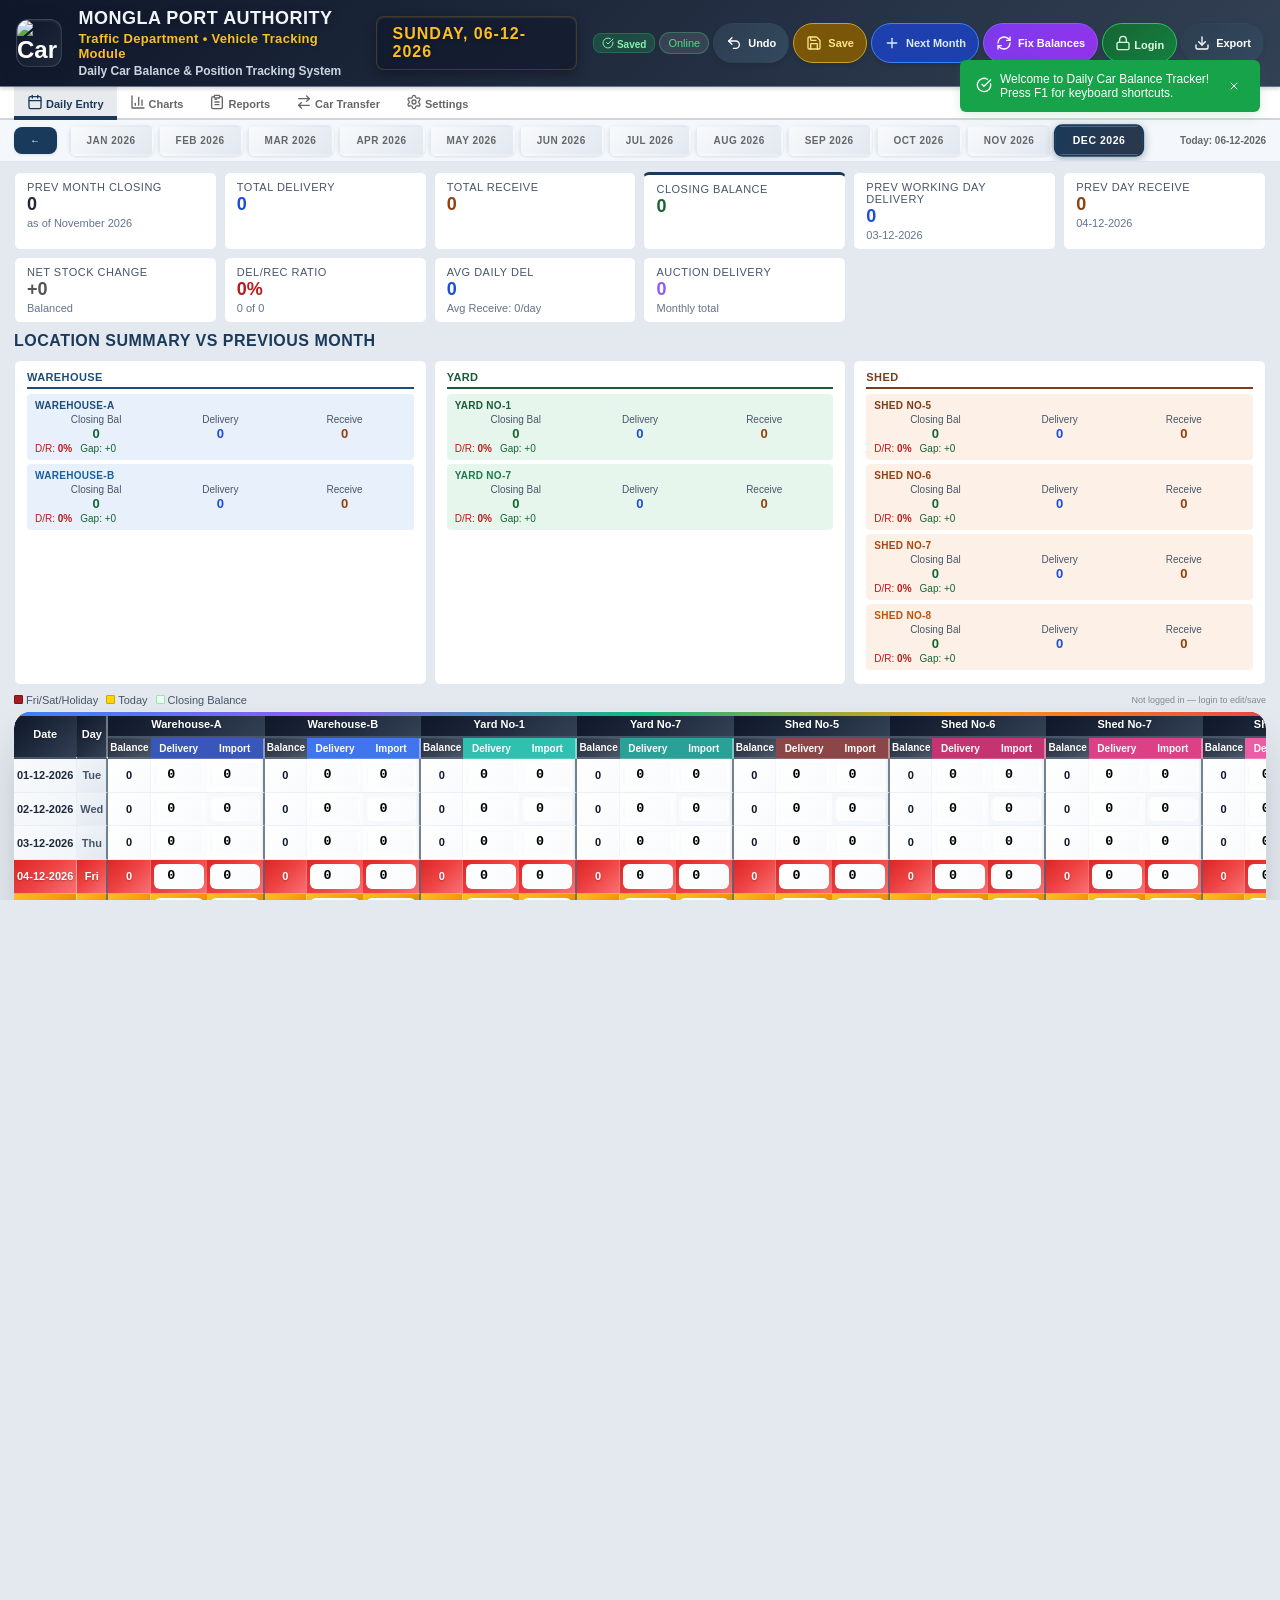
==== index.html @ 75cbe98f "feat(ui): replace emoji icons with self-hosted SVGs, add design tokens and a11y fixes Phase 1 of the" ====
<!doctype html>
<html lang="en">
  <head>
    <meta charset="UTF-8" />
    <meta name="viewport" content="width=device-width,initial-scale=1" />
    <meta
      http-equiv="Content-Security-Policy"
      content="default-src 'self'; script-src 'self' 'unsafe-inline' https://cdnjs.cloudflare.com https://cdn.jsdelivr.net; style-src 'self' 'unsafe-inline'; img-src 'self' data: blob:; font-src 'self' data:; connect-src 'self' https://carview-proxy.sasas.workers.dev; object-src 'none'; frame-ancestors 'none'; base-uri 'self'; form-action 'self'"
    />
    <meta http-equiv="X-Content-Type-Options" content="nosniff" />
    <meta http-equiv="Referrer-Policy" content="strict-origin-when-cross-origin" />
    <title>Daily Car Balance Tracker</title>
    <link
      rel="icon"
      type="image/svg+xml"
      href="data:image/svg+xml,%3Csvg xmlns='http://www.w3.org/2000/svg' viewBox='0 0 24 24' fill='%23166534'%3E%3Cpath d='M18.92 6.01C18.72 5.42 18.16 5 17.5 5h-11c-.66 0-1.21.42-1.42 1.01L3 12v8c0 .55.45 1 1 1h1c.55 0 1-.45 1-1v-1h12v1c0 .55.45 1 1 1h1c.55 0 1-.45 1-1v-8l-2.08-5.99zM6.5 16c-.83 0-1.5-.67-1.5-1.5S5.67 13 6.5 13s1.5.67 1.5 1.5S7.33 16 6.5 16zm11 0c-.83 0-1.5-.67-1.5-1.5s.67-1.5 1.5-1.5 1.5.67 1.5 1.5-.67 1.5-1.5 1.5zM5 11l1.5-4.5h11L19 11H5z'/%3E%3C/svg%3E"
    />
    <link rel="manifest" href="/manifest.json" />
    <meta name="theme-color" content="#1a3a5c" />
    <meta name="apple-mobile-web-app-capable" content="yes" />
    <meta
      name="apple-mobile-web-app-status-bar-style"
      content="black-translucent"
    />
    <meta name="apple-mobile-web-app-title" content="Car Balance" />
    <link
      rel="apple-touch-icon"
      href="data:image/svg+xml,%3Csvg xmlns='http://www.w3.org/2000/svg' viewBox='0 0 180 180' fill='%23166534'%3E%3Cpath d='M18.92 6.01C18.72 5.42 18.16 5 17.5 5h-11c-.66 0-1.21.42-1.42 1.01L3 12v8c0 .55.45 1 1 1h1c.55 0 1-.45 1-1v-1h12v1c0 .55.45 1 1 1h1c.55 0 1-.45 1-1v-8l-2.08-5.99zM6.5 16c-.83 0-1.5-.67-1.5-1.5S5.67 13 6.5 13s1.5.67 1.5 1.5S7.33 16 6.5 16zm11 0c-.83 0-1.5-.67-1.5-1.5s.67-1.5 1.5-1.5 1.5.67 1.5 1.5-.67 1.5-1.5 1.5zM5 11l1.5-4.5h11L19 11H5z'/%3E%3C/svg%3E"
    />

    <!-- External Libraries -->
    <script
      src="https://cdnjs.cloudflare.com/ajax/libs/xlsx/0.18.5/xlsx.full.min.js"
      integrity="sha384-vtjasyidUo0kW94K5MXDXntzOJpQgBKXmE7e2Ga4LG0skTTLeBi97eFAXsqewJjw"
      crossorigin="anonymous"
    ></script>
    <script
      src="https://cdn.jsdelivr.net/npm/chart.js@4.4.0/dist/chart.umd.min.js"
      integrity="sha384-e6nUZLBkQ86NJ6TVVKAeSaK8jWa3NhkYWZFomE39AvDbQWeie9PlQqM3pmYW5d1g"
      crossorigin="anonymous"
    ></script>

    <!-- App Stylesheet -->
    <link rel="stylesheet" href="src/styles.css" />
  </head>
  <body>
    <h1 class="sr-only">Mongla Port Authority — Daily Car Balance Tracker</h1>

    <!-- Loading Overlay -->
    <div class="loading-overlay" id="loading-overlay">
      <div class="loading-spinner"></div>
      <div class="loading-text">Loading...</div>
    </div>

    <!-- Progress Bar -->
    <div class="progress-bar" id="progress-bar"></div>

    <!-- TOPBAR -->
    <div class="topbar">
      <div style="display: flex; align-items: center; gap: 16px">
        <div
          style="
            background: linear-gradient(135deg, #0f172a 0%, #1e293b 100%);
            color: white;
            width: 48px;
            height: 48px;
            border-radius: 12px;
            display: flex;
            align-items: center;
            justify-content: center;
            font-size: 24px;
            font-weight: 800;
            box-shadow:
              0 4px 15px rgba(15, 23, 42, 0.5),
              inset 0 1px 2px rgba(255, 255, 255, 0.1);
            overflow: hidden;
            border: 1px solid rgba(255, 255, 255, 0.15);
          "
        >
          <img
            src="assets/car.png"
            alt="Car"
            style="
              width: 100%;
              height: 100%;
              object-fit: contain;
              object-position: center;
            "
          />
        </div>
        <div>
          <div
            class="t-brand"
            style="
              margin: 0;
              font-size: 18px;
              font-weight: 800;
              letter-spacing: 0.5px;
              color: #f1f5f9;
              text-shadow: 0 2px 8px rgba(0, 0, 0, 0.3);
            "
          >
            MONGLA PORT AUTHORITY
          </div>
          <div
            style="
              font-size: 13px;
              color: #fbbf24;
              font-weight: 700;
              margin-top: 2px;
              letter-spacing: 0.3px;
              text-shadow: 0 1px 4px rgba(0, 0, 0, 0.2);
            "
          >
            Traffic Department • Vehicle Tracking Module
          </div>
          <div
            style="
              font-size: 12px;
              color: #cbd5e1;
              margin-top: 3px;
              font-weight: 600;
            "
          >
            Daily Car Balance & Position Tracking System
          </div>
        </div>
      </div>
      <div
        class="t-sub"
        id="tsub"
        style="
          font-size: 16px;
          font-weight: 700;
          letter-spacing: 1px;
          color: #fbbf24;
          text-shadow: 0 1px 4px rgba(0, 0, 0, 0.3);
          text-transform: uppercase;
          margin: 0 16px;
          display: flex;
          align-items: center;
          min-width: 200px;
          padding: 8px 16px;
          border-radius: 8px;
          box-shadow:
            0 4px 12px rgba(0, 0, 0, 0.3),
            inset 0 1px 2px rgba(255, 255, 255, 0.1);
          border-left: 4px solid #fbbf24;
          background-color: rgba(15, 23, 42, 0.6);
          border: 1px solid rgba(251, 191, 36, 0.2);
        "
      >Loading...</div>
      <div class="t-right">
        <span class="sv ok" id="sv-badge"><span data-icon="check-circle" data-icon-size="12"></span> Saved</span>
        <span id="conn-status" style="font-size:11px;color:#94a3b8;padding:4px 8px;border-radius:12px;background:rgba(255,255,255,0.1);border:1px solid rgba(255,255,255,0.2);">Checking connection...</span>
        <button
          class="tbtn"
          id="undo-button"
          onclick="undoLast()"
          title="Undo Last Action"
          aria-label="Undo Last Action"
        >
          <span data-icon="undo"></span> Undo
        </button>
        <button
          class="tbtn gold"
          id="save-button"
          onclick="doSave()"
          title="Save Current Data"
          aria-label="Save Current Data"
        >
          <span data-icon="save"></span> Save
        </button>
        <button
          class="tbtn blue"
          id="next-month-button"
          onclick="generateNextMonths()"
          title="Generate Next Months"
          aria-label="Generate Next Month"
        >
          <span data-icon="plus"></span> Next Month
        </button>
        <button
          class="tbtn purple"
          id="fix-button"
          onclick="fixMonthTransitions()"
          title="Fix Month Transitions"
          aria-label="Fix Month Transitions"
        >
          <span data-icon="refresh-cw"></span> Fix Balances
        </button>
        <button
          class="tbtn green"
          id="login-btn"
          onclick="showLoginForm()"
          title="Login"
          aria-label="Login"
        >
          <span data-icon="lock"></span> Login
        </button>
        <button
          class="tbtn red"
          id="logout-btn"
          onclick="logout()"
          style="display: none"
          title="Logout"
          aria-label="Logout"
        >
          <span data-icon="log-out"></span> Logout
        </button>
        <button
          class="tbtn"
          onclick="document.getElementById('ov-export').classList.add('on')"
          title="Export Data"
          aria-label="Export Data"
        >
          <span data-icon="download"></span> Export
        </button>
      </div>
    </div>

    <!-- NAV -->
    <div class="nav" role="tablist" aria-label="Main navigation">
      <div class="ntab on" onclick="showPage('daily', this)" role="tab" aria-selected="true" aria-controls="page-daily" id="tab-daily" tabindex="0">
        <span data-icon="calendar"></span> Daily Entry
      </div>
      <div class="ntab" onclick="showPage('chart', this)" role="tab" aria-selected="false" aria-controls="page-chart" id="tab-chart" tabindex="0"><span data-icon="bar-chart-3"></span> Charts</div>
      <div class="ntab" onclick="showPage('report', this)" role="tab" aria-selected="false" aria-controls="page-report" id="tab-report" tabindex="0">
        <span data-icon="clipboard-list"></span> Reports
      </div>
      <div class="ntab" onclick="showPage('transfer', this)" role="tab" aria-selected="false" aria-controls="page-transfer" id="tab-transfer" tabindex="0">
        <span data-icon="arrow-left-right"></span> Car Transfer
      </div>
      <div class="ntab" onclick="showPage('settings', this)" role="tab" aria-selected="false" aria-controls="page-settings" id="tab-settings" tabindex="0">
        <span data-icon="settings"></span> Settings
      </div>
    </div>

    <!-- MONTH BAR -->
    <div class="mbar">
      <div
        id="mbar"
        style="display: flex; gap: 4px; flex-wrap: wrap; align-items: center"
      ></div>
      <span
        style="
          margin-left: auto;
          font-size: 10px;
          color: #666;
          font-weight: 600;
        "
        id="today-lbl"
      ></span>
    </div>

    <!-- DAILY PAGE -->
    <div class="page on" id="page-daily">
      <div class="cards-row" id="sum-cards"></div>
      <div
        class="location-summary-header"
        style="
          font-size: 16px;
          font-weight: 700;
          color: #1a3a5c;
          margin-bottom: 5px;
          text-transform: uppercase;
          letter-spacing: 0.5px;
          border-bottom: 2px solid #e2e8f0;
          padding-bottom: 3px;
        "
      >
        Location Summary vs Previous Month
      </div>
      <div class="grp3" id="grp-cards"></div>
      <div class="legend">
        <div class="leg">
          <div
            class="lbox"
            style="background: #a61d1d; border: 1px solid #7f1515"
          ></div>
          Fri/Sat/Holiday
        </div>
        <div class="leg">
          <div
            class="lbox"
            style="background: #ffd700; border: 1px solid #ccaa00"
          ></div>
          Today
        </div>
        <div class="leg">
          <div
            class="lbox"
            style="background: #f0fdf4; border: 1px solid #86efac"
          ></div>
          Closing Balance
        </div>
        <span
          style="margin-left: auto; font-size: 9px; color: #888"
          id="lock-info"
        ></span>
      </div>
      <div class="tbl-wrap">
        <div class="tbl-scroll" id="tbl-scroll">
          <table class="dt" id="main-tbl">
            <colgroup>
              <col class="cd" />
              <col class="cdy" />
              <col class="cb" />
              <col class="cdel" />
              <col class="ci" />
              <col class="cb" />
              <col class="cdel" />
              <col class="ci" />
              <col class="cb" />
              <col class="cdel" />
              <col class="ci" />
              <col class="cb" />
              <col class="cdel" />
              <col class="ci" />
              <col class="cb" />
              <col class="cdel" />
              <col class="ci" />
              <col class="cb" />
              <col class="cdel" />
              <col class="ci" />
              <col class="cb" />
              <col class="cdel" />
              <col class="ci" />
              <col class="cb" />
              <col class="cdel" />
              <col class="ci" />
              <col class="ctd" />
              <col class="cav" />
              <col class="ccb" />
              <col class="cti" />
              <col class="crn" />
            </colgroup>
          </table>
        </div>
      </div>
    </div>

    <!-- CHART PAGE -->
    <div class="page" id="page-chart">
      <div style="max-width:1400px;margin:0 auto;padding:0 4px">
        <!-- Header -->
        <div style="display:flex;align-items:center;gap:12px;margin-bottom:16px;flex-wrap:wrap">
          <h2 style="font-size:18px;font-weight:700;color:#1a3a5c;margin:0">Analytics Dashboard</h2>
          <span style="font-size:11px;color:#64748b" id="chart-period-lbl"></span>
        </div>

        <!-- KPI Row -->
        <div class="cards-row" id="chart-quick-stats" style="margin-bottom:16px"></div>

        <!-- Section 1: Current Month Daily Analysis -->
        <div style="margin-bottom:16px">
          <div style="display:flex;align-items:center;gap:8px;margin-bottom:8px">
            <span style="width:4px;height:20px;background:#3b82f6;border-radius:2px"></span>
            <span style="font-size:14px;font-weight:700;color:#1f2937">Current Month — Daily Analysis</span>
          </div>
          <div class="ch-grid-2">
            <div class="ch-card">
              <div class="ch-ttl"><span data-icon="arrow-down"></span><span>Receive vs Delivery by Day</span></div>
              <canvas id="c-cm-di" height="120"></canvas>
            </div>
            <div class="ch-card">
              <div class="ch-ttl"><span data-icon="bar-chart-3"></span><span>Daily Closing Balance</span></div>
              <canvas id="c-cm-bal" height="120"></canvas>
            </div>
          </div>
        </div>

        <!-- Section 2: Month Comparison -->
        <div style="margin-bottom:16px">
          <div style="display:flex;align-items:center;gap:8px;margin-bottom:8px">
            <span style="width:4px;height:20px;background:#10b981;border-radius:2px"></span>
            <span style="font-size:14px;font-weight:700;color:#1f2937">Month Comparison — Current vs Previous vs Last Year Same Month</span>
          </div>
          <div class="ch-full">
            <canvas id="c-cmp" height="100"></canvas>
          </div>
        </div>

        <!-- Section 3: Location Performance -->
        <div style="margin-bottom:16px">
          <div style="display:flex;align-items:center;gap:8px;margin-bottom:8px">
            <span style="width:4px;height:20px;background:#8b5cf6;border-radius:2px"></span>
            <span style="font-size:14px;font-weight:700;color:#1f2937">Location-Wise Performance</span>
          </div>
          <div class="ch-grid-uneven">
            <div class="ch-card">
              <div class="ch-ttl"><span data-icon="factory"></span><span>Closing Balance by Location</span></div>
              <canvas id="c-loc" height="120"></canvas>
            </div>
            <div class="ch-card">
              <div class="ch-ttl"><span data-icon="clipboard"></span><span>Location Summary</span></div>
              <div id="loc-summary-table"></div>
            </div>
          </div>
        </div>

        <!-- Section 4: Receive / Delivery Breakdown -->
        <div style="margin-bottom:16px">
          <div style="display:flex;align-items:center;gap:8px;margin-bottom:8px">
            <span style="width:4px;height:20px;background:#f59e0b;border-radius:2px"></span>
            <span style="font-size:14px;font-weight:700;color:#1f2937">Receive & Delivery Breakdown by Location</span>
          </div>
          <div class="ch-card">
            <div class="ch-ttl"><span data-icon="arrow-up-down"></span><span>Delivery vs Receive per Location</span></div>
            <canvas id="c-loc-di" height="120"></canvas>
          </div>
        </div>

        <!-- Section 5: Monthly Trend & Net Flow -->
        <div style="margin-bottom:16px">
          <div style="display:flex;align-items:center;gap:8px;margin-bottom:8px">
            <span style="width:4px;height:20px;background:#ef4444;border-radius:2px"></span>
            <span style="font-size:14px;font-weight:700;color:#1f2937">Monthly Trend & Net Flow</span>
          </div>
          <div class="ch-grid-trend">
            <div class="ch-card">
              <div class="ch-ttl"><span data-icon="trending-up"></span><span>Balance Trend (All Months)</span></div>
              <canvas id="c-trend" height="100"></canvas>
            </div>
            <div class="ch-card">
              <div class="ch-ttl"><span data-icon="shuffle"></span><span>Net Flow per Month</span></div>
              <canvas id="c-net" height="100"></canvas>
            </div>
          </div>
        </div>
      </div>
    </div>

    <!-- REPORT PAGE -->
    <div class="page" id="page-report">
      <div style="max-width:1400px;margin:0 auto;padding:0 4px">
        <!-- Header -->
        <div style="display:flex;align-items:center;justify-content:space-between;margin-bottom:12px;gap:12px;flex-wrap:wrap">
          <h2 style="font-size:18px;font-weight:700;color:#1a3a5c;margin:0">Analytics Report</h2>
        </div>

        <!-- Filter Panel -->
        <div class="rpt-filter-panel">
          <div class="rpt-filter-header">
            <span>Filters</span>
            <span id="rpt-filter-badge" class="rpt-filter-badge">This Month</span>
          </div>
          <div class="rpt-filter-row">
            <span class="rpt-filter-lbl">Preset</span>
            <div class="rpt-preset-group">
              <button class="rpt-preset active" data-preset="this-month" onclick="applyReportPreset('this-month')">This Month</button>
              <button class="rpt-preset" data-preset="last-month" onclick="applyReportPreset('last-month')">Last Month</button>
              <button class="rpt-preset" data-preset="3m" onclick="applyReportPreset('3m')">3 Months</button>
              <button class="rpt-preset" data-preset="6m" onclick="applyReportPreset('6m')">6 Months</button>
              <button class="rpt-preset" data-preset="ytd" onclick="applyReportPreset('ytd')">YTD</button>
              <button class="rpt-preset" data-preset="12m" onclick="applyReportPreset('12m')">12 Months</button>
              <button class="rpt-preset" data-preset="all" onclick="applyReportPreset('all')">All</button>
            </div>
          </div>
          <div class="rpt-filter-row">
            <span class="rpt-filter-lbl">Compare</span>
            <div class="rpt-compare-group">
              <label class="rpt-radio-lbl"><input type="radio" name="rpt-cmp" value="prev-period" checked onchange="reportFilter.compare=this.value;renderReport()"> Previous Period</label>
              <label class="rpt-radio-lbl"><input type="radio" name="rpt-cmp" value="prev-year" onchange="reportFilter.compare=this.value;renderReport()"> Previous Year</label>
              <label class="rpt-radio-lbl"><input type="radio" name="rpt-cmp" value="none" onchange="reportFilter.compare=this.value;renderReport()"> None</label>
            </div>
          </div>
          <div class="rpt-filter-row">
            <span class="rpt-filter-lbl">Custom Range</span>
            <div style="display:flex;gap:8px;align-items:center;flex-wrap:wrap">
              <select id="rpt-from-sel" onchange="onCustomRangeChange()" style="padding:6px 10px;border:1px solid #d1d5db;border-radius:6px;font-size:12px;background:#fff;cursor:pointer"></select>
              <span style="color:#9ca3af;font-size:11px">→</span>
              <select id="rpt-to-sel" onchange="onCustomRangeChange()" style="padding:6px 10px;border:1px solid #d1d5db;border-radius:6px;font-size:12px;background:#fff;cursor:pointer"></select>
            </div>
          </div>
        </div>

        <!-- Collapsible Sections -->
        <div class="rpt-sec" id="rpt-sec-executive">
          <div class="rpt-sec-hdr" onclick="toggleRptSection('rpt-sec-executive')">
            <div class="rpt-sec-hdr-l"><span data-icon="clipboard-list"></span> Executive Summary</div>
            <div class="rpt-sec-hdr-r"><span class="rpt-sec-arrow">▾</span></div>
          </div>
          <div class="rpt-sec-body" id="rpt-executive"></div>
        </div>

        <div class="rpt-sec collapsed" id="rpt-sec-monthly">
          <div class="rpt-sec-hdr" onclick="toggleRptSection('rpt-sec-monthly')">
            <div class="rpt-sec-hdr-l"><span data-icon="calendar"></span> Monthly Trend Analysis</div>
            <div class="rpt-sec-hdr-r"><span class="rpt-sec-arrow">▾</span></div>
          </div>
          <div class="rpt-sec-body" id="rpt-monthly"></div>
        </div>

        <div class="rpt-sec collapsed" id="rpt-sec-location">
          <div class="rpt-sec-hdr" onclick="toggleRptSection('rpt-sec-location')">
            <div class="rpt-sec-hdr-l"><span data-icon="factory"></span> Location Performance</div>
            <div class="rpt-sec-hdr-r"><span class="rpt-sec-arrow">▾</span></div>
          </div>
          <div class="rpt-sec-body" id="rpt-location"></div>
        </div>

        <div class="rpt-sec collapsed" id="rpt-sec-loccompare">
          <div class="rpt-sec-hdr" onclick="toggleRptSection('rpt-sec-loccompare')">
            <div class="rpt-sec-hdr-l"><span data-icon="bar-chart-3"></span> Location vs Previous Month</div>
            <div class="rpt-sec-hdr-r"><span class="rpt-sec-arrow">▾</span></div>
          </div>
          <div class="rpt-sec-body" id="rpt-loccompare"></div>
        </div>

        <div class="rpt-sec collapsed" id="rpt-sec-group">
          <div class="rpt-sec-hdr" onclick="toggleRptSection('rpt-sec-group')">
            <div class="rpt-sec-hdr-l"><span data-icon="building-2"></span> Group Performance (Warehouse / Yard / Shed)</div>
            <div class="rpt-sec-hdr-r"><span class="rpt-sec-arrow">▾</span></div>
          </div>
          <div class="rpt-sec-body" id="rpt-group"></div>
        </div>

        <div class="rpt-sec collapsed" id="rpt-sec-ranking">
          <div class="rpt-sec-hdr" onclick="toggleRptSection('rpt-sec-ranking')">
            <div class="rpt-sec-hdr-l"><span data-icon="trophy"></span> Location Efficiency Ranking</div>
            <div class="rpt-sec-hdr-r"><span class="rpt-sec-arrow">▾</span></div>
          </div>
          <div class="rpt-sec-body" id="rpt-ranking"></div>
        </div>

        <div class="rpt-sec collapsed" id="rpt-sec-daily-log">
          <div class="rpt-sec-hdr" onclick="toggleRptSection('rpt-sec-daily-log')">
            <div class="rpt-sec-hdr-l"><span data-icon="clipboard-list"></span> Daily Operations Log</div>
            <div class="rpt-sec-hdr-r"><span class="rpt-sec-arrow">▾</span></div>
          </div>
          <div class="rpt-sec-body" id="rpt-daily-log"></div>
        </div>

        <div class="rpt-sec collapsed" id="rpt-sec-peak">
          <div class="rpt-sec-hdr" onclick="toggleRptSection('rpt-sec-peak')">
            <div class="rpt-sec-hdr-l"><span data-icon="flame"></span> Peak Activity Days</div>
            <div class="rpt-sec-hdr-r"><span class="rpt-sec-arrow">▾</span></div>
          </div>
          <div class="rpt-sec-body" id="rpt-peak"></div>
        </div>

        <div class="rpt-sec collapsed" id="rpt-sec-flow">
          <div class="rpt-sec-hdr" onclick="toggleRptSection('rpt-sec-flow')">
            <div class="rpt-sec-hdr-l"><span data-icon="droplet"></span> Monthly Balance Flow</div>
            <div class="rpt-sec-hdr-r"><span class="rpt-sec-arrow">▾</span></div>
          </div>
          <div class="rpt-sec-body" id="rpt-flow"></div>
        </div>

        <div class="rpt-sec collapsed" id="rpt-sec-dow">
          <div class="rpt-sec-hdr" onclick="toggleRptSection('rpt-sec-dow')">
            <div class="rpt-sec-hdr-l"><span data-icon="calendar-days"></span> Day-of-Week Activity Patterns</div>
            <div class="rpt-sec-hdr-r"><span class="rpt-sec-arrow">▾</span></div>
          </div>
          <div class="rpt-sec-body" id="rpt-dow"></div>
        </div>

        <div class="rpt-sec collapsed" id="rpt-sec-transfers">
          <div class="rpt-sec-hdr" onclick="toggleRptSection('rpt-sec-transfers')">
            <div class="rpt-sec-hdr-l"><span data-icon="refresh-cw"></span> Car Transfer History</div>
            <div class="rpt-sec-hdr-r"><span class="rpt-sec-arrow">▾</span></div>
          </div>
          <div class="rpt-sec-body" id="rpt-transfers"></div>
        </div>

        <div class="rpt-sec collapsed" id="rpt-sec-yoy">
          <div class="rpt-sec-hdr" onclick="toggleRptSection('rpt-sec-yoy')">
            <div class="rpt-sec-hdr-l"><span data-icon="trending-up"></span> Year-over-Year Comparison</div>
            <div class="rpt-sec-hdr-r"><span class="rpt-sec-arrow">▾</span></div>
          </div>
          <div class="rpt-sec-body" id="rpt-yoy"></div>
        </div>

        <!-- Auction Report -->
        <div class="rpt-sec collapsed" id="rpt-sec-auction">
          <div class="rpt-sec-hdr" onclick="toggleRptSection('rpt-sec-auction')">
            <div class="rpt-sec-hdr-l"><span data-icon="car"></span> Auction Delivery Report</div>
            <div class="rpt-sec-hdr-r"><span class="rpt-sec-arrow">▾</span></div>
          </div>
          <div class="rpt-sec-body auc-outer" id="rpt-auction" style="padding:0"></div>
        </div>
      </div>
    </div>

    <!-- CAR TRANSFER PAGE -->
    <div class="page" id="page-transfer">
      <!-- Rendered dynamically by renderTransferPage() -->
    </div>

    <!-- SETTINGS PAGE -->
    <div class="page" id="page-settings">
      <div style="max-width: 700px; margin: 0 auto">
        <!-- Calendar Settings -->
        <div class="rpt-sec">
          <div class="rpt-hdr"><span data-icon="calendar"></span> Calendar Settings</div>
          <div style="padding: 15px">
            <div style="margin-bottom: 12px">
              <div
                style="
                  font-size: 12px;
                  font-weight: 600;
                  color: #1a3a5c;
                  margin-bottom: 8px;
                "
              >
                Timezone
              </div>
              <select
                id="tz-select"
                onchange="
                  sett.tz = this.value;
                  setDirty(true);
                  saveSett();
                  renderTable();
                "
                style="
                  padding: 8px 12px;
                  font-size: 12px;
                  border-radius: 6px;
                  border: 1px solid #d1d5db;
                  width: 100%;
                  max-width: 350px;
                "
              >
                <!-- Asia -->
                <optgroup label="🌏 Asia">
                  <option value="Asia/Dhaka">🇧🇩 Bangladesh (GMT+6)</option>
                  <option value="Asia/Kolkata">🇮🇳 India (GMT+5:30)</option>
                  <option value="Asia/Karachi">🇵🇰 Pakistan (GMT+5)</option>
                  <option value="Asia/Kabul">🇦🇫 Afghanistan (GMT+4:30)</option>
                  <option value="Asia/Kuala_Lumpur">🇲🇾 Malaysia (GMT+8)</option>
                  <option value="Asia/Singapore">🇸🇬 Singapore (GMT+8)</option>
                  <option value="Asia/Bangkok">🇹🇭 Thailand (GMT+7)</option>
                  <option value="Asia/Jakarta">🇮🇩 Indonesia (GMT+7)</option>
                  <option value="Asia/Manila">🇵🇭 Philippines (GMT+8)</option>
                  <option value="Asia/Tokyo">🇯🇵 Japan (GMT+9)</option>
                  <option value="Asia/Seoul">🇰🇷 South Korea (GMT+9)</option>
                  <option value="Asia/Shanghai">🇨🇳 China (GMT+8)</option>
                  <option value="Asia/Hong_Kong">🇭🇰 Hong Kong (GMT+8)</option>
                  <option value="Asia/Dubai">🇦🇪 UAE (GMT+4)</option>
                  <option value="Asia/Riyadh">🇸🇦 Saudi Arabia (GMT+3)</option>
                </optgroup>

                <!-- Europe -->
                <optgroup label="🌍 Europe">
                  <option value="Europe/London">🇬🇧 UK (GMT+0)</option>
                  <option value="Europe/Paris">🇫🇷 France (GMT+1)</option>
                  <option value="Europe/Berlin">🇩🇪 Germany (GMT+1)</option>
                  <option value="Europe/Rome">🇮🇹 Italy (GMT+1)</option>
                  <option value="Europe/Madrid">🇪🇸 Spain (GMT+1)</option>
                  <option value="Europe/Amsterdam">
                    🇳🇱 Netherlands (GMT+1)
                  </option>
                  <option value="Europe/Moscow">🇷🇺 Russia (GMT+3)</option>
                </optgroup>

                <!-- Americas -->
                <optgroup label="🌎 Americas">
                  <option value="America/New_York">
                    🇺🇸 USA Eastern (GMT-5)
                  </option>
                  <option value="America/Chicago">
                    🇺🇸 USA Central (GMT-6)
                  </option>
                  <option value="America/Denver">
                    🇺🇸 USA Mountain (GMT-7)
                  </option>
                  <option value="America/Los_Angeles">
                    🇺🇸 USA Pacific (GMT-8)
                  </option>
                  <option value="America/Toronto">
                    🇨🇦 Canada Eastern (GMT-5)
                  </option>
                  <option value="America/Vancouver">
                    🇨🇦 Canada Pacific (GMT-8)
                  </option>
                  <option value="America/Mexico_City">🇲🇽 Mexico (GMT-6)</option>
                  <option value="America/Sao_Paulo">🇧🇷 Brazil (GMT-3)</option>
                  <option value="America/Buenos_Aires">
                    🇦🇷 Argentina (GMT-3)
                  </option>
                </optgroup>

                <!-- Africa -->
                <optgroup label="🌍 Africa">
                  <option value="Africa/Cairo">🇪🇬 Egypt (GMT+2)</option>
                  <option value="Africa/Lagos">🇳🇬 Nigeria (GMT+1)</option>
                  <option value="Africa/Johannesburg">
                    🇿🇦 South Africa (GMT+2)
                  </option>
                  <option value="Africa/Nairobi">🇰🇪 Kenya (GMT+3)</option>
                </optgroup>

                <!-- Oceania -->
                <optgroup label="🌏 Oceania">
                  <option value="Australia/Sydney">
                    🇦🇺 Australia Eastern (GMT+10)
                  </option>
                  <option value="Australia/Melbourne">
                    🇦🇺 Australia Melbourne (GMT+10)
                  </option>
                  <option value="Australia/Perth">
                    🇦🇺 Australia Western (GMT+8)
                  </option>
                  <option value="Pacific/Auckland">
                    🇳🇿 New Zealand (GMT+12)
                  </option>
                </optgroup>

                <!-- Universal -->
                <optgroup label="🌍 Universal">
                  <option value="UTC">🌍 UTC</option>
                </optgroup>
              </select>
            </div>
            <div style="margin-bottom: 12px">
              <div
                style="
                  font-size: 12px;
                  font-weight: 600;
                  color: #1a3a5c;
                  margin-bottom: 8px;
                "
              >
                Default Red Days
              </div>
              <div style="display: flex; gap: 16px; flex-wrap: wrap">
                <label
                  style="
                    display: flex;
                    align-items: center;
                    gap: 6px;
                    font-size: 12px;
                    cursor: pointer;
                    padding: 6px 12px;
                    background: #f3f4f6;
                    border-radius: 6px;
                  "
                >
                  <input
                    type="checkbox"
                    id="cb-fri"
                    onchange="saveSett()"
                    style="width: 16px; height: 16px"
                  />
                  Friday
                </label>
                <label
                  style="
                    display: flex;
                    align-items: center;
                    gap: 6px;
                    font-size: 12px;
                    cursor: pointer;
                    padding: 6px 12px;
                    background: #f3f4f6;
                    border-radius: 6px;
                  "
                >
                  <input
                    type="checkbox"
                    id="cb-sat"
                    onchange="saveSett()"
                    style="width: 16px; height: 16px"
                  />
                  Saturday
                </label>
                <label
                  style="
                    display: flex;
                    align-items: center;
                    gap: 6px;
                    font-size: 12px;
                    cursor: pointer;
                    padding: 6px 12px;
                    background: #f3f4f6;
                    border-radius: 6px;
                  "
                >
                  <input
                    type="checkbox"
                    id="cb-sun"
                    onchange="saveSett()"
                    style="width: 16px; height: 16px"
                  />
                  Sunday
                </label>
              </div>
            </div>
          </div>
        </div>

        <!-- Bangladesh Govt Holiday Calendar -->
        <div class="rpt-sec">
          <div class="rpt-hdr">🇧🇩 Bangladesh Govt Holiday Calendar</div>
          <div style="padding: 15px">
            <div
              style="
                display: flex;
                gap: 10px;
                align-items: center;
                flex-wrap: wrap;
                margin-bottom: 10px;
              "
            >
              <select id="bd-hol-year" class="mf" style="max-width: 120px"></select>
              <label
                style="
                  display: flex;
                  align-items: center;
                  gap: 6px;
                  font-size: 12px;
                  cursor: pointer;
                  padding: 6px 12px;
                  background: #f3f4f6;
                  border-radius: 6px;
                "
              >
                <input
                  type="checkbox"
                  id="bd-hol-opt"
                  checked
                  style="width: 16px; height: 16px"
                />
                Include optional holidays
              </label>
              <button class="btn pri" onclick="loadBDHolidays()">
                Load holidays
              </button>
            </div>
            <div style="font-size: 11px; color: #666; line-height: 1.5">
              Marks the selected year's government holidays as red. Friday &
              Saturday weekly holidays are already covered above. Eid &amp; other
              moon-dependent dates are gazette predictions — verify and adjust
              with the tools below if the Moon Sighting Committee shifts them.
            </div>
          </div>
        </div>

        <!-- Custom Red Dates -->
        <div class="rpt-sec">
          <div class="rpt-hdr"><span data-icon="target"></span> Add Custom Red Date</div>
          <div style="padding: 15px">
            <div
              style="
                display: flex;
                gap: 10px;
                align-items: center;
                margin-bottom: 12px;
              "
            >
              <span class="dmy-wrap" style="flex: 1; max-width: 200px">
                <input
                  type="text"
                  id="hol-date"
                  class="mf dmy-text"
                  placeholder="dd/mm/yyyy"
                  inputmode="numeric"
                  maxlength="10"
                  autocomplete="off"
                  oninput="dmyMask(this)"
                />
                <input
                  type="date"
                  class="dmy-native"
                  aria-label="Pick date"
                  tabindex="-1"
                  onclick="try{this.showPicker()}catch(e){}"
                  onchange="dmyPick(this,'hol-date')"
                />
              </span>
              <button class="btn pri" onclick="addHol()">+ Add</button>
            </div>
            <div
              style="
                font-size: 11px;
                font-weight: 600;
                color: #666;
                margin-bottom: 6px;
              "
            >
              Custom red dates:
            </div>
            <div id="hol-list"></div>
          </div>
        </div>

        <!-- Remove Red Dates -->
        <div class="rpt-sec">
          <div class="rpt-hdr"><span data-icon="x"></span> Remove Red from Date</div>
          <div style="padding: 15px">
            <div
              style="
                display: flex;
                gap: 10px;
                align-items: center;
                margin-bottom: 12px;
              "
            >
              <span class="dmy-wrap" style="flex: 1; max-width: 200px">
                <input
                  type="text"
                  id="exc-date"
                  class="mf dmy-text"
                  placeholder="dd/mm/yyyy"
                  inputmode="numeric"
                  maxlength="10"
                  autocomplete="off"
                  oninput="dmyMask(this)"
                />
                <input
                  type="date"
                  class="dmy-native"
                  aria-label="Pick date"
                  tabindex="-1"
                  onclick="try{this.showPicker()}catch(e){}"
                  onchange="dmyPick(this,'exc-date')"
                />
              </span>
              <button
                class="btn"
                style="border-color: #dc2626; color: #dc2626"
                onclick="addExc()"
              >
                Remove
              </button>
            </div>
            <div
              style="
                font-size: 11px;
                font-weight: 600;
                color: #666;
                margin-bottom: 6px;
              "
            >
              Exceptions (not red):
            </div>
            <div id="exc-list"></div>
          </div>
        </div>

        <!-- Admin Password -->
        <div class="rpt-sec">
          <div class="rpt-hdr"><span data-icon="lock"></span> Admin Password</div>
          <div style="padding: 15px">
            <input
              type="password"
              class="mf"
              id="current-password"
              style="margin-bottom: 8px"
            />
            <input
              type="password"
              class="mf"
              id="new-password"
              style="margin-bottom: 8px"
            />
            <input
              type="password"
              class="mf"
              id="confirm-password"
              style="margin-bottom: 12px"
            />
            <button
              class="btn pri"
              onclick="changeAdminPassword()"
              style="width: 100%"
            >
              Change Password
            </button>
          </div>
        </div>

        <!-- Cloud Sync -->
        <div class="rpt-sec">
          <div class="rpt-hdr"><span data-icon="cloud"></span> Cloud Sync (GitHub)</div>
          <div style="padding: 15px">
            <div style="font-size: 12px; color: #666; margin-bottom: 10px">
              Data syncs automatically to cloud. All devices will see the same
              data.
            </div>
            <div
              id="gs-status"
              style="
                font-size: 13px;
                color: #059669;
                font-weight: 600;
                padding: 10px;
                background: #dcfce7;
                border-radius: 6px;
                text-align: center;
              "
            >
              <span data-icon="cloud"></span> Connected
            </div>
            <div
              id="cloud-last-saved"
              style="
                font-size: 12px;
                color: #475569;
                text-align: center;
                margin-top: 8px;
              "
            >
              Last saved: —
            </div>
            <button
              class="btn"
              onclick="showCloudHistory()"
              style="width: 100%; margin-top: 10px"
            >
              <span data-icon="history"></span> Version History
            </button>
            <div
              id="cloud-history-list"
              style="margin-top: 10px; max-height: 240px; overflow-y: auto"
            ></div>
          </div>
        </div>

        <!-- Fix Month Transitions -->
        <div class="rpt-sec">
          <div class="rpt-hdr"><span data-icon="refresh-cw"></span> Fix Month Transitions</div>
          <div style="padding: 15px">
            <div style="font-size: 12px; color: #666; margin-bottom: 10px">
              If opening balances don't match closing balances from previous
              months, click below to automatically fix transitions.
            </div>
            <button
              class="btn pri"
              onclick="fixMonthTransitions()"
              style="width: 100%; margin-bottom: 8px"
            >
              Fix All Month Transitions
            </button>
            <div style="font-size: 11px; color: #666; font-style: italic">
              Note: This will recalculate balances to ensure continuity.
            </div>
          </div>
        </div>

        <!-- Footer -->
        <div
          style="
            text-align: center;
            padding: 30px 20px;
            margin-top: 20px;
            border-top: 1px solid #e2e8f0;
          "
        >
          <div style="font-size: 11px; color: #444">
            © 2026 samiulAsumel. All rights reserved.
          </div>
          <div style="font-size: 10px; color: #666; margin-top: 6px">
            Daily Car Balance Tracker | Powered by GitHub
          </div>
        </div>
      </div>
    </div>

    <!-- EXPORT OVERLAY -->
    <div class="ov" id="ov-export">
      <div class="mbox">
        <h2><span data-icon="download"></span> Export</h2>
        <div
          style="
            display: flex;
            flex-direction: column;
            gap: 7px;
            margin-bottom: 11px;
          "
        >
          <label
            style="
              display: flex;
              align-items: center;
              gap: 7px;
              font-size: 12px;
              cursor: pointer;
            "
            ><input type="radio" name="exp" value="cur" checked /> Current
            month</label
          >
          <label
            style="
              display: flex;
              align-items: center;
              gap: 7px;
              font-size: 12px;
              cursor: pointer;
            "
            ><input type="radio" name="exp" value="all" /> All months</label
          >
        </div>
        <div class="mbtns">
          <button
            class="btn"
            onclick="
              document.getElementById('ov-export').classList.remove('on')
            "
          >
            Cancel
          </button>
          <button class="btn pri" onclick="doExport()"><span data-icon="download"></span> Excel</button>
        </div>
      </div>
    </div>

    <!-- App Script -->
    <script src="src/icons.js"></script>
    <script src="src/app.js"></script>
  </body>
</html>
---- src/styles.css ----
/* ── DESIGN TOKENS ──────────────────────────────────
   Same palette as before — these variables just name the hex values
   that were already hardcoded throughout this file. See CLAUDE.md. */
:root {
  /* Brand navy */
  --navy-900: #0f172a;
  --navy-800: #1e293b;
  --navy-700: #334155;
  --navy-600: #475569;
  --navy-500: #1a3a5c;
  /* Accent orange (auction report) */
  --accent-600: #c2410c;
  --accent-500: #ea580c;
  --accent-400: #fb923c;
  /* Gold (save button, totals row) */
  --gold-600: #7a5608;
  --gold-500: #f59e0b;
  --gold-400: #fbbf24;
  /* Semantic */
  --green-700: #166534;
  --green-600: #16a34a;
  --green-100: #dcfce7;
  --red-700: #991b1b;
  --red-600: #dc2626;
  --red-100: #fee2e2;
  --blue-700: #1d4ed8;
  --blue-600: #2563eb;
  --blue-500: #3b82f6;
  --blue-100: #dbeafe;
  --purple-600: #7c3aed;
  --purple-500: #8b5cf6;
  /* Neutrals */
  --gray-900: #1f2937;
  --gray-700: #374151;
  --gray-600: #475569;
  --gray-500: #64748b;
  --gray-400: #94a3b8;
  --gray-300: #cbd5e1;
  --gray-200: #e2e8f0;
  --gray-100: #f1f5f9;
  --gray-50: #f8fafc;
  --white: #ffffff;

  /* Spacing scale */
  --sp-1: 4px;
  --sp-2: 8px;
  --sp-3: 12px;
  --sp-4: 16px;
  --sp-5: 24px;
  --sp-6: 32px;

  /* Radius scale */
  --r-sm: 4px;
  --r-md: 6px;
  --r-lg: 8px;
  --r-xl: 12px;
  --r-2xl: 16px;

  /* Shadow scale */
  --sh-sm: 0 1px 3px rgba(0, 0, 0, 0.1);
  --sh-md: 0 4px 12px rgba(0, 0, 0, 0.08);
  --sh-lg: 0 25px 50px -12px rgba(0, 0, 0, 0.25);

  /* Font scale */
  --fs-xs: 11px;
  --fs-sm: 12px;
  --fs-base: 13px;
  --fs-md: 14px;
  --fs-lg: 16px;
  --fs-xl: 18px;
}

* {
  box-sizing: border-box;
  margin: 0;
  padding: 0;
}

/* ── ICONS (self-hosted inline SVG, see src/icons.js) ──
   Size is set per-instance via the width/height SVG attributes in icon();
   intentionally NOT set here, since a CSS width/height would override them. */
.ic {
  vertical-align: -0.15em;
  flex: none;
  color: currentColor;
}

/* Visually hidden but still readable by screen readers */
.sr-only {
  position: absolute;
  width: 1px;
  height: 1px;
  padding: 0;
  margin: -1px;
  overflow: hidden;
  clip: rect(0, 0, 0, 0);
  white-space: nowrap;
  border: 0;
}

html,
body {
  height: 100%;
  font-family: Arial, sans-serif;
  font-size: 15px;
  background: rgba(228, 233, 240, 1);
  color: #111;
  overflow-x: hidden;
}

/* Smooth transitions for all interactive elements */
* {
  transition: all 0.2s ease-in-out;
}

/* Disable transitions on specific elements that shouldn't animate */
.ci,
input,
textarea,
select {
  transition: none;
}

/* Loading animation */
@keyframes fadeIn {
  from {
    opacity: 0;
    transform: translateY(10px);
  }

  to {
    opacity: 1;
    transform: translateY(0);
  }
}

@keyframes slideIn {
  from {
    transform: translateX(-20px);
    opacity: 0;
  }

  to {
    transform: translateX(0);
    opacity: 1;
  }
}

@keyframes pulse {

  0%,
  100% {
    opacity: 1;
  }

  50% {
    opacity: 0.7;
  }
}

@keyframes spin {
  from {
    transform: rotate(0deg);
  }

  to {
    transform: rotate(360deg);
  }
}

.fade-in {
  animation: fadeIn 0.3s ease-out;
}

.slide-in {
  animation: slideIn 0.3s ease-out;
}

.pulse {
  animation: pulse 2s infinite;
}

.spinner {
  animation: spin 1s linear infinite;
}

/* Loading overlay */
.loading-overlay {
  position: fixed;
  top: 0;
  left: 0;
  right: 0;
  bottom: 0;
  background: rgba(0, 0, 0, 0.5);
  display: none;
  align-items: center;
  justify-content: center;
  z-index: 9999;
}

.loading-overlay.active {
  display: flex;
}

.loading-spinner {
  width: 40px;
  height: 40px;
  border: 4px solid rgba(255, 255, 255, 0.3);
  border-top: 4px solid #fff;
  border-radius: 50%;
  animation: spin 1s linear infinite;
}

.loading-text {
  color: #fff;
  font-size: 14px;
  margin-left: 15px;
  font-weight: 600;
}

/* Mini spinner for buttons */
.mini-spinner {
  display: inline-block;
  width: 12px;
  height: 12px;
  border: 2px solid rgba(255, 255, 255, 0.3);
  border-top: 2px solid #fff;
  border-radius: 50%;
  animation: spin 1s linear infinite;
  margin-right: 5px;
}

/* Progress bar */
.progress-bar {
  position: fixed;
  top: 0;
  left: 0;
  height: 3px;
  background: #1a3a5c;
  width: 0%;
  transition: width 0.3s ease;
  z-index: 10000;
}

.progress-bar.active {
  width: 100%;
}

/* Enhanced button styling with consistent size and shape */
.tbtn {
  display: inline-flex;
  align-items: center;
  justify-content: center;
  gap: 6px;
  min-width: 40px;
  height: 40px;
  padding: 8px 12px;
  font-size: 11px;
  font-weight: 600;
  white-space: nowrap;
  transition: all 0.3s ease;
  position: relative;
  overflow: hidden;
  border-radius: 20px;
  cursor: pointer;
  border: 1px solid transparent;
  background: linear-gradient(135deg, #2c3e50 0%, #34495e 100%);
  color: #ffffff;
  box-shadow: 0 2px 4px rgba(0, 0, 0, 0.1);
  flex-shrink: 0;
}

.tbtn::before {
  content: "";
  position: absolute;
  top: 0;
  left: -100%;
  width: 100%;
  height: 100%;
  background: linear-gradient(90deg,
      transparent,
      rgba(255, 255, 255, 0.15),
      transparent);
  transition: left 0.5s ease;
}

.tbtn:hover {
  transform: translateY(-2px);
  box-shadow: 0 4px 8px rgba(0, 0, 0, 0.2);
}

.tbtn:hover::before {
  left: 100%;
}

.tbtn:active {
  transform: translateY(0);
  box-shadow: 0 1px 3px rgba(0, 0, 0, 0.2);
}

/* Button color variants */
.tbtn.gold:hover {
  background: linear-gradient(135deg, #f97316 0%, #fbbf24 100%);
  border-color: #f59e0b;
}

.tbtn.blue {
  background: linear-gradient(135deg, #1e40af 0%, #2b6cb8 100%);
  border-color: #3b82f6;
  color: #ffffff;
}

.tbtn.purple {
  background: linear-gradient(135deg, #7c3aed 0%, #9333ea 100%);
  border-color: #8b5cf6;
  color: #ffffff;
}

.tbtn.red {
  background: linear-gradient(135deg, #7f1d1d 0%, #a52a2a 100%);
  border-color: #dc2626;
  color: #ffffff;
}

.tbtn.purple:hover {
  background: linear-gradient(135deg, #9333ea 0%, #a855f7 100%);
  border-color: #7c3aed;
}

.tbtn.red:hover {
  background: linear-gradient(135deg, #a52a2a 0%, #c82333 100%);
  border-color: #7f1d1d;
}

.sv {
  font-size: 10px;
  padding: 3px 8px;
  border-radius: 8px;
  font-weight: 700;
  white-space: nowrap;
}

.sv.ok {
  background: rgba(34, 197, 94, 0.2);
  color: #86efac;
  border: 1px solid rgba(34, 197, 94, 0.3);
}

.sv.dirty {
  background: rgba(251, 146, 60, 0.2);
  color: #fdba74;
  border: 1px solid rgba(251, 146, 60, 0.3);
  animation: pulse-dirty 2s infinite;
}

@keyframes pulse-dirty {
  0%, 100% { box-shadow: 0 0 0 0 rgba(251, 146, 60, 0.4); }
  50% { box-shadow: 0 0 0 6px rgba(251, 146, 60, 0); }
}

#save-button.dirty-pulse {
  animation: save-btn-pulse 1.5s infinite;
}

@keyframes save-btn-pulse {
  0%, 100% { transform: scale(1); box-shadow: 0 0 0 0 rgba(234, 179, 8, 0.5); }
  50% { transform: scale(1.03); box-shadow: 0 0 12px 4px rgba(234, 179, 8, 0.3); }
}

/* Button labels styling */
.btn-label {
  font-size: 10px;
  font-weight: 600;
  margin-left: 4px;
  opacity: 0.9;
  transition: opacity 0.2s ease;
}

.tbtn:hover .btn-label {
  opacity: 1;
}

/* ── TOPBAR ── */
.topbar {
  display: flex;
  justify-content: space-between;
  align-items: center;
  padding: 8px 16px;
  background: linear-gradient(135deg,
      rgba(15, 23, 42, 1) 0%,
      rgba(51, 65, 85, 1) 100%);
  border-bottom: 1px solid rgba(100, 116, 139, 1);
  box-shadow: 0 2px 4px rgba(0, 0, 0, 0.15);
  position: sticky;
  top: 0;
  z-index: 1000;
  backdrop-filter: blur(10px);
}

.t-brand {
  font-size: 16px;
  font-weight: 700;
  color: #ffffff;
  text-shadow: 0 1px 2px rgba(0, 0, 0, 0.3);
  display: flex;
  align-items: center;
  gap: 8px;
}

.t-sub {
  font-size: 12px;
  color: #94a3b8;
  font-weight: 500;
  background: rgba(255, 255, 255, 0.1);
  padding: 4px 8px;
  border-radius: 12px;
  border: 1px solid rgba(255, 255, 255, 0.2);
}

.t-right {
  display: flex;
  gap: 4px;
  align-items: center;
  flex-shrink: 0;
}

.tbtn.gold {
  background: #7a5608;
  border-color: #c9a227;
  color: #fde68a;
}

.tbtn.gold:hover {
  background: #9a6f0a;
  border-color: #d9b237;
}

.tbtn.blue {
  background: #1e40af;
  border-color: #3b82f6;
  color: #dbeafe;
}

.tbtn.blue:hover {
  background: #2563eb;
  border-color: #60a5fa;
}

.tbtn.green {
  background: linear-gradient(135deg, #166534 0%, #15803d 100%);
  border-color: #22c55e;
  color: #dcfce7;
}

.tbtn.green:hover {
  background: linear-gradient(135deg, #15803d 0%, #16a34a 100%);
  border-color: #4ade80;
}

.tbtn.red {
  background: #7f1d1d;
  border-color: #dc2626;
}

.tbtn.red:hover {
  background: #9f2d2d;
  border-color: #fc3636;
}

/* ── NAV ── */
.nav {
  display: flex;
  background: #fff;
  border-bottom: 2px solid #d1d5db;
  padding: 0 14px;
  position: sticky;
  top: 46px;
  z-index: 400;
}

.ntab {
  padding: 7px 13px;
  font-size: 11px;
  font-weight: 700;
  cursor: pointer;
  color: #666;
  border-bottom: 3px solid transparent;
  margin-bottom: -2px;
  white-space: nowrap;
  transition: all 0.3s ease;
  position: relative;
}

.ntab:hover {
  color: #1a3a5c;
  background: rgba(26, 58, 92, 0.05);
}

.ntab.on {
  color: #1a3a5c;
  border-bottom-color: #1a3a5c;
  background: rgba(26, 58, 92, 0.1);
}

.ntab::after {
  content: "";
  position: absolute;
  bottom: -2px;
  left: 0;
  right: 0;
  height: 3px;
  background: #1a3a5c;
  transform: scaleX(0);
  transition: transform 0.3s ease;
}

.ntab.on::after {
  transform: scaleX(1);
}

/* ── MONTH BAR ── */
.mbar {
  display: flex;
  gap: 4px;
  padding: 5px 14px;
  flex-wrap: wrap;
  background: #f4f7fb;
  border-bottom: 1px solid #dde3eb;
  align-items: center;
  position: sticky;
  top: 82px;
  z-index: 300;
  overflow-x: auto;
  -webkit-overflow-scrolling: touch;
}

.mtab {
  font-size: 10px;
  padding: 8px 16px;
  font-weight: 600;
  color: #666;
  border: 2px solid transparent;
  border-radius: 8px;
  background: linear-gradient(135deg, #f8fafc 0%, #e2e8f0 100%);
  transition: all 0.3s ease;
  position: relative;
  overflow: hidden;
  cursor: pointer;
  text-transform: uppercase;
  letter-spacing: 0.5px;
  box-shadow: 0 1px 3px rgba(0, 0, 0, 0.1);
}

.mtab:hover {
  background: linear-gradient(135deg, #1a3a5c 0%, #2d3748 100%);
  border-color: #1a3a5c;
  color: #ffffff;
  transform: translateY(-2px);
  box-shadow: 0 3px 6px rgba(26, 58, 92, 0.25);
}

.mtab.on {
  background: linear-gradient(135deg, #1a3a5c 0%, #2d3748 100%);
  border-color: #1a3a5c;
  color: #ffffff;
  transform: scale(1.05);
  box-shadow: 0 2px 8px rgba(26, 58, 92, 0.4);
  font-weight: 700;
}

.mtab::before {
  content: "";
  position: absolute;
  top: 50%;
  left: 50%;
  width: 0;
  height: 0;
  background: rgba(26, 58, 92, 0.1);
  border-radius: 50%;
  transform: translate(-50%, -50%);
  transition:
    width 0.3s ease,
    height 0.3s ease;
}

.mtab:hover::before {
  width: 100%;
  height: 100%;
}

/* ── PAGE ── */
.page {
  display: none;
}

.page.on {
  display: block;
  padding: 10px 14px;
}

/* ── SUMMARY CARDS (responsive) ── */
.cards-row {
  display: grid;
  grid-template-columns: repeat(6, 1fr);
  gap: 7px;
  margin-bottom: 9px;
}

/* Responsive Design Improvements */
@media (max-width: 1100px) {
  .cards-row {
    grid-template-columns: repeat(3, 1fr);
  }
}

@media (max-width: 900px) {
  .grp3 {
    grid-template-columns: repeat(2, 1fr);
  }

  .topbar {
    flex-wrap: nowrap;
    overflow-x: auto;
    -webkit-overflow-scrolling: touch;
    padding: 8px 14px;
  }

  .t-right {
    flex-shrink: 1;
    overflow-x: auto;
    gap: 2px;
  }

  .t-brand {
    font-size: 11px;
    flex-shrink: 0;
  }

  .t-sub {
    display: none;
  }

  .tbtn {
    font-size: 10px;
    padding: 3px 8px;
    white-space: nowrap;
    flex-shrink: 0;
  }
}

@media (max-width: 768px) {
  .cards-row {
    grid-template-columns: repeat(2, 1fr);
  }

  .nav {
    overflow-x: auto;
    -webkit-overflow-scrolling: touch;
  }

  .ntab {
    font-size: 10px;
    padding: 6px 10px;
  }

  .mbar {
    overflow-x: auto;
    -webkit-overflow-scrolling: touch;
  }

  .mtab {
    font-size: 9px;
    padding: 2px 6px;
  }

  .tbl-scroll {
    overflow-x: auto;
    -webkit-overflow-scrolling: touch;
  }

  table.dt {
    min-width: 800px;
  }

  .ch2 {
    grid-template-columns: 1fr;
  }

  .hl-grid {
    grid-template-columns: 1fr;
  }
}

@media (max-width: 600px) {
  .cards-row {
    grid-template-columns: repeat(2, 1fr);
  }

  .grp3 {
    grid-template-columns: 1fr;
  }

  .t-right {
    gap: 2px;
  }

  .tbtn {
    font-size: 9px;
    padding: 2px 6px;
  }

  .sv {
    font-size: 8px;
    padding: 2px 6px;
  }

  .card {
    padding: 6px 8px;
  }

  .c-val {
    font-size: 14px;
  }

  .mbox {
    width: 95vw;
    padding: 15px 20px;
  }

  .loading-text {
    font-size: 12px;
  }
}

@media (max-width: 480px) {
  .topbar {
    padding: 6px 10px;
  }

  .t-brand {
    font-size: 10px;
  }

  .t-sub {
    font-size: 8px;
  }

  .cards-row {
    grid-template-columns: 1fr;
    gap: 5px;
  }

  .page.on {
    padding: 8px 10px;
  }

  .c-val {
    font-size: 12px;
  }

  .card {
    padding: 5px 6px;
  }

  .gc {
    padding: 6px 8px;
  }

  .loc-st {
    grid-template-columns: 1fr;
    gap: 1px;
  }

  .ls-val {
    font-size: 10px;
  }
}

/* Touch-friendly improvements */
@media (hover: none) and (pointer: coarse) {

  .tbtn,
  .ntab,
  .mtab,
  .btn {
    min-height: 44px;
    min-width: 44px;
  }

  .ci {
    min-height: 40px;
    font-size: 16px;
    /* Prevent zoom on iOS */
    color: #000000 !important;
    /* Black color for all numbers, dates, and digits */
  }

  .card:hover,
  .tbtn:hover,
  .ntab:hover,
  .mtab:hover {
    transform: none;
  }
}

/* Simple Professional Reports Styles */
.summary-grid {
  display: grid;
  grid-template-columns: repeat(auto-fit, minmax(180px, 1fr));
  gap: 16px;
  padding: 20px;
}

.simple-card {
  background: #fff;
  border: 1px solid #e2e8f0;
  border-radius: 10px;
  padding: 20px;
  display: flex;
  align-items: center;
  gap: 14px;
  transition: all 0.2s ease;
  box-shadow: 0 2px 4px rgba(0, 0, 0, 0.05);
}

.simple-card:hover {
  border-color: #3b82f6;
  box-shadow: 0 6px 16px rgba(59, 130, 246, 0.15);
  transform: translateY(-2px);
}

.card-icon {
  font-size: 28px;
  width: 52px;
  height: 52px;
  background: white;
  border-radius: 10px;
  display: flex;
  align-items: center;
  justify-content: center;
  border: 1px solid #e5e7eb;
  box-shadow: 0 2px 4px rgba(0, 0, 0, 0.05);
}

.card-content {
  flex: 1;
  text-align: left;
}

.card-title {
  font-size: 11px;
  color: #6b7280;
  font-weight: 500;
  margin-bottom: 4px;
  text-transform: uppercase;
  letter-spacing: 0.5px;
}

.card-value {
  font-size: 20px;
  font-weight: 700;
  color: #1f2937;
  margin-bottom: 2px;
}

.card-subtitle {
  font-size: 11px;
  color: #64748b;
}

.simple-table-container {
  overflow-x: auto;
  border-radius: 8px;
  border: 1px solid #e5e7eb;
  max-width: 100%;
  -webkit-overflow-scrolling: touch;
  background: #fff;
}

.simple-table {
  width: 100%;
  min-width: 500px;
  border-collapse: collapse;
  font-size: 12px;
}

.simple-table th {
  background: linear-gradient(135deg, #f8fafc 0%, #f1f5f9 100%);
  color: #374151;
  font-weight: 700;
  padding: 14px 12px;
  text-align: center;
  border-bottom: 2px solid #e2e8f0;
  font-size: 11px;
  text-transform: uppercase;
  letter-spacing: 0.5px;
}

.simple-table td {
  padding: 12px 10px;
  text-align: center;
  border-bottom: 1px solid #f3f4f6;
  transition: background 0.2s ease;
}

.simple-table tr:hover td {
  background: #f8fafc;
}

.simple-table tr.current {
  background: #fef3c7;
  font-weight: 600;
}

.simple-table .month {
  font-weight: 700;
  color: #1f2937;
  white-space: nowrap;
}

.simple-table .receive {
  color: #dc2626;
  font-weight: 700;
}

.simple-table .delivery {
  color: #2563eb;
  font-weight: 700;
}

.simple-table .balance {
  color: #059669;
  font-weight: 700;
}

.simple-table .efficiency {
  font-weight: 700;
  padding: 4px 10px;
  border-radius: 6px;
  font-size: 10px;
}

.simple-table .efficiency.excellent {
  background: #dcfce7;
  color: #16a34a;
}

.simple-table .efficiency.good {
  background: #fef3c7;
  color: #d97706;
}

.simple-table .efficiency.poor {
  background: #fee2e2;
  color: #dc2626;
}

.location-grid {
  display: grid;
  grid-template-columns: repeat(auto-fit, minmax(180px, 1fr));
  gap: 16px;
}

.location-card {
  background: white;
  border: 1px solid #e5e7eb;
  border-radius: 8px;
  overflow: hidden;
  transition: all 0.2s ease;
}

.location-card:hover {
  border-color: #3b82f6;
  box-shadow: 0 4px 12px rgba(59, 130, 246, 0.1);
}

.location-header {
  padding: 12px;
  font-weight: 600;
  font-size: 12px;
  color: white;
  text-align: center;
}

.location-metrics {
  padding: 12px;
}

.metric {
  display: flex;
  justify-content: space-between;
  align-items: center;
  margin-bottom: 8px;
  font-size: 10px;
}

.metric:last-child {
  margin-bottom: 0;
}

.metric-label {
  color: #6b7280;
  font-weight: 500;
}

.metric-value {
  font-weight: 600;
  color: #1f2937;
}

.metric-value.excellent {
  color: #16a34a;
}

.metric-value.good {
  color: #d97706;
}

.metric-value.poor {
  color: #dc2626;
}

@media (max-width: 768px) {
  .summary-grid {
    grid-template-columns: repeat(2, 1fr);
    gap: 12px;
  }

  .location-grid {
    grid-template-columns: 1fr;
  }

  .rpt-sec {
    padding: 16px;
    margin-bottom: 16px;
  }

  .simple-card {
    padding: 12px;
  }

  .card-icon {
    width: 40px;
    height: 40px;
    font-size: 20px;
  }

  .card-value {
    font-size: 20px;
  }

  .simple-table {
    font-size: 11px;
    min-width: 450px;
  }

  .simple-table th {
    padding: 6px 4px;
    font-size: 10px;
  }

  .simple-table td {
    padding: 6px 4px;
    font-size: 11px;
  }
}

@media (max-width: 480px) {
  .summary-grid {
    grid-template-columns: 1fr;
  }

  .card-title {
    font-size: 16px;
  }

  .simple-table {
    font-size: 10px;
    min-width: 400px;
  }

  .simple-table th {
    padding: 4px 2px;
    font-size: 9px;
  }

  .simple-table td {
    padding: 4px 2px;
    font-size: 10px;
  }

  .card-icon {
    width: 32px;
    height: 32px;
    font-size: 16px;
  }
}

.grade-critical {
  background: #991b1b;
  color: white;
  padding: 2px 6px;
  border-radius: 4px;
  font-size: 10px;
  font-weight: 600;
}

.grade-excellent {
  background: #166534;
  color: white;
  padding: 2px 6px;
  border-radius: 4px;
  font-size: 10px;
  font-weight: 600;
}

.grade-good {
  background: #1e40af;
  color: white;
  padding: 2px 6px;
  border-radius: 4px;
  font-size: 10px;
  font-weight: 600;
}

.grade-average {
  background: #a16207;
  color: white;
  padding: 2px 6px;
  border-radius: 4px;
  font-size: 10px;
  font-weight: 600;
}

.grade-poor {
  background: #c2410c;
  color: white;
  padding: 2px 6px;
  border-radius: 4px;
  font-size: 10px;
  font-weight: 600;
}

.location-insights {
  display: grid;
  grid-template-columns: repeat(auto-fit, minmax(180px, 1fr));
  gap: 12px;
  margin-bottom: 20px;
}

.location-insight-card {
  background: white;
  border-radius: 8px;
  overflow: hidden;
  box-shadow: 0 2px 8px rgba(0, 0, 0, 0.1);
  transition: all 0.3s ease;
  text-align: center;
}

.location-insight-card:hover {
  transform: translateY(-2px);
  box-shadow: 0 4px 16px rgba(0, 0, 0, 0.15);
}

.loc-header {
  padding: 10px;
  font-weight: 600;
  font-size: 12px;
  text-align: center;
}

.loc-metrics {
  padding: 12px;
  text-align: center;
}

.metric {
  display: flex;
  justify-content: space-between;
  align-items: center;
  margin-bottom: 8px;
  font-size: 10px;
  text-align: center;
}

.metric:last-child {
  margin-bottom: 0;
}

.metric-label {
  color: #64748b;
  font-weight: 500;
  text-align: center;
}

.metric-value {
  font-weight: 600;
  text-align: center;
}

.metric-value.excellent {
  color: #16a34a;
}

.metric-value.good {
  color: #ea580c;
}

.metric-value.poor {
  color: #dc2626;
}

.efficiency-badge {
  font-size: 10px;
  padding: 2px 6px;
  border-radius: 4px;
  font-weight: 600;
}

.efficiency-badge.excellent {
  background: #dcfce7;
  color: #16a34a;
}

.efficiency-badge.good {
  background: #fed7aa;
  color: #ea580c;
}

.efficiency-badge.poor {
  background: #fee2e2;
  color: #dc2626;
}

.analytics-grid {
  display: grid;
  grid-template-columns: repeat(auto-fit, minmax(250px, 1fr));
  gap: 20px;
}

.analytics-card {
  background: white;
  border-radius: 8px;
  padding: 15px;
  box-shadow: 0 2px 8px rgba(0, 0, 0, 0.1);
  border: 1px solid #e2e8f0;
  text-align: center;
}

.analytics-card h4 {
  margin: 0 0 12px 0;
  font-size: 13px;
  font-weight: 600;
  color: #1a3a5c;
  text-align: center;
}

.trend-chart {
  margin-bottom: 12px;
  text-align: center;
}

.trend-bars {
  display: flex;
  gap: 4px;
  height: 60px;
  align-items: flex-end;
  margin-bottom: 8px;
  justify-content: center;
}

.trend-bar {
  flex: 1;
  min-height: 8px;
  border-radius: 2px 2px 0 0;
  transition: all 0.3s ease;
}

.trend-bar:hover {
  opacity: 1 !important;
  transform: translateY(-2px);
}

.trend-labels {
  font-size: 11px;
  color: #64748b;
  text-align: center;
}

.trend-summary {
  font-size: 10px;
  color: #64748b;
  margin: 8px 0 0 0;
  font-style: italic;
  text-align: center;
}

.seasonal-list {
  margin-bottom: 12px;
  text-align: center;
}

.seasonal-item {
  display: flex;
  justify-content: space-between;
  align-items: center;
  padding: 6px 0;
  border-bottom: 1px solid #f1f5f9;
  font-size: 10px;
  text-align: center;
}

.seasonal-item:last-child {
  border-bottom: none;
}

.seasonal-month {
  font-weight: 600;
  color: #1a3a5c;
  text-align: center;
}

.seasonal-values {
  color: #64748b;
  text-align: center;
}

.seasonal-note {
  font-size: 11px;
  color: #64748b;
  margin: 8px 0 0 0;
  font-style: italic;
  text-align: center;
}

.efficiency-stats {
  display: flex;
  flex-direction: column;
  gap: 10px;
  text-align: center;
}

.eff-stat {
  display: flex;
  justify-content: space-between;
  align-items: center;
  padding: 8px 0;
  border-bottom: 1px solid #f1f5f9;
  text-align: center;
}

.eff-stat:last-child {
  border-bottom: none;
}

.eff-label {
  font-size: 10px;
  color: #64748b;
  font-weight: 500;
  text-align: center;
}

.eff-value {
  font-size: 12px;
  font-weight: 600;
  text-align: center;
}

.eff-value.excellent {
  color: #16a34a;
}

.eff-value.good {
  color: #ea580c;
}

.eff-value.poor {
  color: #dc2626;
}

@media (max-width: 768px) {
  .summary-grid {
    grid-template-columns: repeat(2, 1fr);
  }

  .location-insights {
    grid-template-columns: 1fr;
  }

  .analytics-grid {
    grid-template-columns: 1fr;
  }

  .table-controls {
    flex-direction: column;
    gap: 8px;
  }
}

@media (max-width: 480px) {
  .summary-grid {
    grid-template-columns: 1fr;
  }

  .summary-card {
    padding: 12px;
  }

  .summary-icon {
    width: 40px;
    height: 40px;
    font-size: 20px;
  }

  .summary-value {
    font-size: 16px;
  }
}

.card {
  background: #fff;
  border: 1px solid #e2e8f0;
  border-radius: 6px;
  padding: var(--sp-2) var(--sp-3);
  transition: all 0.3s ease;
  position: relative;
  overflow: hidden;
}

.card:hover {
  transform: translateY(-2px);
  box-shadow: 0 4px 12px rgba(0, 0, 0, 0.1);
  border-color: #1a3a5c;
}

.card.hl {
  border-top: 3px solid #1a3a5c;
}

.card.hl:hover {
  border-top-color: #2a4a6c;
  box-shadow: 0 6px 16px rgba(26, 58, 92, 0.2);
}

.card::before {
  content: "";
  position: absolute;
  top: 0;
  left: -100%;
  width: 100%;
  height: 100%;
  background: linear-gradient(90deg,
      transparent,
      rgba(255, 255, 255, 0.2),
      transparent);
  transition: left 0.5s ease;
}

.card:hover::before {
  left: 100%;
}

.c-lbl {
  font-size: 11px;
  color: #475569;
  text-transform: uppercase;
  letter-spacing: 0.5px;
  margin-bottom: 2px;
}

.c-val {
  font-size: 18px;
  font-weight: 700;
  line-height: 1.1;
}

.c-sub {
  font-size: 11px;
  margin-top: 2px;
  color: #64748b;
}

/* ── GROUP SUMMARY (responsive) ── */
.grp3 {
  display: grid;
  grid-template-columns: repeat(3, 1fr);
  gap: 7px;
  margin-bottom: 9px;
}

@media (max-width: 900px) {
  .grp3 {
    grid-template-columns: repeat(2, 1fr);
  }
}

@media (max-width: 550px) {
  .grp3 {
    grid-template-columns: 1fr;
  }
}

.gc {
  background: #fff;
  border: 1px solid #e2e8f0;
  border-radius: 6px;
  padding: 10px 12px;
}

.gc-ttl {
  font-size: 11px;
  font-weight: 700;
  text-transform: uppercase;
  letter-spacing: 0.4px;
  padding-bottom: 4px;
  border-bottom: 2px solid;
  margin-bottom: 5px;
}

.loc-blk {
  border-radius: 4px;
  padding: 6px 8px;
  margin-bottom: 4px;
}

.loc-name {
  font-size: 10px;
  font-weight: 700;
  text-transform: uppercase;
  letter-spacing: 0.3px;
  margin-bottom: 3px;
}

.loc-st {
  display: grid;
  grid-template-columns: repeat(3, 1fr);
  gap: 2px;
  text-align: center;
}

.ls-lbl {
  font-size: 10px;
  color: #475569;
  display: block;
  margin-bottom: 1px;
}

.ls-val {
  font-size: 13px;
  font-weight: 700;
  display: block;
}

/* ── TABLE (no horizontal scroll — fit page) ── */
.tbl-wrap {
  border: none;
  border-radius: 16px;
  overflow: hidden;
  margin-bottom: 24px;
  box-shadow:
    0 25px 50px -12px rgba(0, 0, 0, 0.25),
    0 0 0 1px rgba(255, 255, 255, 0.1);
  background: linear-gradient(135deg, #ffffff 0%, #f8fafc 100%);
  position: relative;
}

.tbl-wrap::before {
  content: "";
  position: absolute;
  top: 0;
  left: 0;
  right: 0;
  height: 4px;
  background: linear-gradient(90deg,
      #3b82f6 0%,
      #8b5cf6 25%,
      #10b981 50%,
      #f59e0b 75%,
      #ef4444 100%);
  z-index: 10;
}

.tbl-wrap::after {
  content: "";
  position: absolute;
  top: 0;
  left: 0;
  right: 0;
  bottom: 0;
  background: linear-gradient(135deg,
      rgba(255, 255, 255, 0.1) 0%,
      transparent 50%);
  pointer-events: none;
  z-index: 1;
}

.tbl-scroll {
  overflow-y: visible;
  overflow-x: auto;
  max-height: none;
  border-radius: 16px;
  position: relative;
  z-index: 2;
}

/* ── TABLE STRUCTURE ── */
table.dt {
  width: 100%;
  table-layout: auto;
  border: none;
  box-shadow: none;
  border-radius: 16px;
  overflow: hidden;
  border-collapse: separate;
  border-spacing: 0;
}

table.dt thead th {
  position: relative;
  top: auto;
  z-index: 20;
}

table.dt thead tr:nth-child(2) th {
  position: relative;
  top: auto;
  z-index: 19;
}

/* ── COLUMN WIDTHS (fit in page) ── */
/* Date=76, Day=26, per loc: Bal=43, Del=43, Imp=43 (×8=1024), Total Del=52, Auc Val=48, ClosBal=57, Total Imp=52 */
/* Total estimated: 76+26+1024+52+48+57+52 = 1335px — use % */
col.cd {
  width: 65px;
}

col.cdy {
  width: 20px;
}

col.cb {
  width: 35px;
}

col.cdel {
  width: 35px;
}

col.ci {
  width: 40px;
}

col.ctd {
  width: 55px;
}

col.cal {
  width: 40px;
}

col.cav {
  width: 40px;
}

col.ccb {
  width: 55px;
}

col.cti {
  width: 55px;
}

col.crn {
  width: 75px;
}

/* ── HEADER STYLES ── */
th {
  white-space: nowrap;
  padding: 6px 4px;
  text-align: center;
  font-size: 11px;
  font-weight: 700;
  color: #fff;
  border-bottom: 1px solid rgba(255, 255, 255, 0.2);
  position: relative;
  line-height: 1.1;
}

th.hsub {
  font-size: 10px;
  font-weight: 600;
  text-align: center;
  border-bottom: 1px solid rgba(255, 255, 255, 0.2);
  padding: 4px 2px;
  line-height: 1;
  opacity: 0.88;
}

th.hdate {
  background: #0a2540;
  text-align: center;
}

th.hday {
  background: #0a2540;
}

/* Location group colors — elegant unified palette */
.wha {
  background: rgba(30, 64, 175, 1);
}

.whb {
  background: rgba(37, 99, 235, 1);
}

.y1 {
  background: rgba(20, 184, 166, 1);
}

.y7 {
  background: rgba(13, 148, 136, 1);
}

.s5 {
  background: rgba(124, 45, 48, 1);
}

.s6 {
  background: rgba(190, 24, 93, 1);
}

.s7 {
  background: rgba(219, 39, 119, 1);
}

.s8 {
  background: rgba(236, 72, 153, 1);
}

/* Location column vertical colors - subtle elegant */
td.wha {
  background: rgba(30, 64, 175, 0.08) !important;
  color: rgba(30, 64, 175, 1) !important;
}

td.whb {
  background: rgba(37, 99, 235, 0.08) !important;
  color: rgba(37, 99, 235, 1) !important;
}

td.y1 {
  background: rgba(20, 184, 166, 0.08) !important;
  color: rgba(20, 184, 166, 1) !important;
}

td.y7 {
  background: rgba(13, 148, 136, 0.08) !important;
  color: rgba(13, 148, 136, 1) !important;
}

td.s5 {
  background: rgba(124, 45, 48, 0.08) !important;
  color: rgba(124, 45, 48, 1) !important;
}

td.s6 {
  background: rgba(190, 24, 93, 0.08) !important;
  color: rgba(190, 24, 93, 1) !important;
}

td.s7 {
  background: rgba(219, 39, 119, 0.08) !important;
  color: rgba(219, 39, 119, 1) !important;
}

td.s8 {
  background: rgba(236, 72, 153, 0.08) !important;
  color: rgba(236, 72, 153, 1) !important;
}

.thd {
  background: rgba(29, 78, 216, 1);
}

.tha {
  background: rgba(139, 92, 246, 1);
}

.thcb {
  background: rgba(16, 185, 129, 1);
}

.thi {
  background: rgba(249, 115, 22, 1);
}

.thrn {
  background: rgba(99, 102, 241, 1);
}

/* NO GAP between location header and Balance/Del/Imp — no border */
th.no-gap {
  border-left: none !important;
  border-right: none !important;
}

td.no-gap {
  border-left: none !important;
}

/* Group separator - removed vertical lines */
th.gsp {
  border-left: none !important;
}

td.gsp {
  border-left: none !important;
}

/* Column separators - elegant vertical lines */
th.col-sep {
  border-right: 2px solid rgba(255, 255, 255, 0.4) !important;
  box-shadow: 1px 0 0 rgba(0, 0, 0, 0.15);
}

td.col-sep {
  border-right: 2px solid rgba(80, 100, 120, 0.8) !important;
  box-shadow: 1px 0 0 rgba(255, 255, 255, 0.6);
  background: linear-gradient(90deg,
      transparent 95%,
      rgba(80, 100, 120, 0.1) 100%);
}

td.col-sep:hover {
  border-right: 2px solid rgba(60, 80, 100, 0.9) !important;
  box-shadow: 1px 0 0 rgba(255, 255, 255, 0.8);
}

/* Advanced professional color grading with linear gradients */
table.dt thead th.hdate,
table.dt thead th.hday,
table.dt thead th.no-gap {
  background: linear-gradient(135deg,
      #0f172a 0%,
      #1e293b 50%,
      #334155 100%) !important;
  color: #ffffff !important;
  text-shadow: 0 1px 2px rgba(0, 0, 0, 0.3);
  border-bottom: 2px solid #475569 !important;
  position: relative;
  overflow: hidden;
}

table.dt thead th.hdate::before,
table.dt thead th.hday::before,
table.dt thead th.no-gap::before {
  content: "";
  position: absolute;
  top: 0;
  left: -100%;
  width: 100%;
  height: 100%;
  background: linear-gradient(90deg,
      transparent,
      rgba(255, 255, 255, 0.1),
      transparent);
  transition: left 0.5s ease;
}

table.dt thead th:hover::before {
  left: 100%;
}

/* Premium zebra striping with subtle gradients */
table.dt tbody tr:nth-child(even) {
  background: linear-gradient(135deg, #f8fafc 0%, #f1f5f9 100%);
  transition: background 0.2s ease;
}

table.dt tbody tr:nth-child(odd) {
  background: linear-gradient(135deg, #ffffff 0%, #f8fafc 100%);
  transition: background 0.2s ease;
}

table.dt tbody tr:hover {
  background: #e8f4fc !important;
}

/* Premium header gradient colors with depth */
th.hdate,
th.hday {
  background: linear-gradient(135deg, #0f172a 0%, #1e293b 50%, #334155 100%);
  color: #ffffff;
  border-right: 1px solid rgba(255, 255, 255, 0.1);
}

th.thd {
  background: linear-gradient(135deg, #1e3a8a 0%, #2563eb 50%, #3b82f6 100%);
  color: #ffffff;
  text-shadow: 0 1px 3px rgba(0, 0, 0, 0.2);
}

th.tha {
  background: linear-gradient(135deg, #581c87 0%, #7c3aed 50%, #8b5cf6 100%);
  color: #ffffff;
  text-shadow: 0 1px 3px rgba(0, 0, 0, 0.2);
  border-right: none !important;
}

td.tha {
  border-right: none !important;
}

th.thcb {
  background: linear-gradient(135deg, #064e3b 0%, #059669 50%, #10b981 100%);
  color: #ffffff;
  text-shadow: 0 1px 3px rgba(0, 0, 0, 0.2);
}

th.thi {
  background: linear-gradient(135deg, #92400e 0%, #ea580c 50%, #f97316 100%);
  color: #ffffff;
  text-shadow: 0 1px 3px rgba(0, 0, 0, 0.2);
}

th.thrn {
  background: linear-gradient(135deg, #3730a3 0%, #4f46e5 50%, #6366f1 100%);
  color: #ffffff;
  text-shadow: 0 1px 3px rgba(0, 0, 0, 0.2);
  min-width: 75px;
  white-space: nowrap;
}

td.trn {
  background: linear-gradient(135deg, #e0e7ff 0%, #c7d2fe 50%, #a5b4fc 100%);
  text-align: center;
  cursor: pointer;
  width: 75px;
  min-width: 75px;
  max-width: 75px;
  padding: 3px 4px;
  box-shadow: inset 0 1px 0 rgba(255, 255, 255, 0.5);
  line-height: 1.1;
  transition: background 0.15s ease;
  overflow: hidden;
}

td.trn:hover {
  background: linear-gradient(135deg, #c7d2fe 0%, #a5b4fc 50%, #818cf8 100%);
}

.rn-text {
  font-family: "Courier New", monospace;
  font-weight: 700;
  font-size: 11px;
  color: #3730a3;
  letter-spacing: 0.5px;
  display: block;
}

.rn-dash {
  color: #818cf8;
  font-size: 14px;
  display: block;
}

input.rot-edit {
  width: 9ch;
  min-width: 9ch;
  max-width: 100%;
  background: #ffffff;
  border: 2px solid #6366f1;
  border-radius: 4px;
  text-align: center;
  font-family: "Courier New", monospace;
  font-size: 11px;
  font-weight: 700;
  color: #3730a3;
  padding: 2px 2px;
  outline: none;
  box-shadow: 0 0 0 3px rgba(99, 102, 241, 0.2);
  letter-spacing: 0.5px;
}

/* Location-specific header gradients */
th.wh-a {
  background: linear-gradient(135deg,
      #1e40af 0%,
      #3b82f6 50%,
      #60a5fa 100%) !important;
  color: #ffffff !important;
}

th.yard-1 {
  background: linear-gradient(135deg,
      #166534 0%,
      #16a34a 50%,
      #22c55e 100%) !important;
  color: #ffffff !important;
}

th.shed-5 {
  background: linear-gradient(135deg,
      #9333ea 0%,
      #a855f7 50%,
      #c084fc 100%) !important;
  color: #ffffff !important;
}

th.shed-3 {
  background: linear-gradient(135deg,
      #dc2626 0%,
      #ef4444 50%,
      #f87171 100%) !important;
  color: #ffffff !important;
}

th.shed-2 {
  background: linear-gradient(135deg,
      #ea580c 0%,
      #f97316 50%,
      #fb923c 100%) !important;
  color: #ffffff !important;
}

th.shed-1 {
  background: linear-gradient(135deg,
      #0891b2 0%,
      #06b6d4 50%,
      #22d3ee 100%) !important;
  color: #ffffff !important;
}

/* ── DATA CELLS ── */
td {
  padding: 4px 3px;
  text-align: center;
  font-size: 11px;
  font-weight: 600;
  white-space: nowrap;
  overflow: hidden;
  text-overflow: ellipsis;
  border-bottom: 1px solid rgba(226, 232, 240, 0.6);
  transition: all 0.3s cubic-bezier(0.4, 0, 0.2, 1);
  position: relative;
  line-height: 1.1;
  background: linear-gradient(135deg, #ffffff 0%, #fafbfc 100%);
}

td:hover {
  background: linear-gradient(135deg, #f1f5f9 0%, #e2e8f0 100%) !important;
  z-index: 1;
  transform: translateY(-1px);
  box-shadow: 0 4px 12px rgba(0, 0, 0, 0.08);
}

/* Date and Day cells with premium styling */
td.ddate {
  text-align: center;
  font-size: 11px;
  font-weight: 700;
  color: #1e293b;
  background: linear-gradient(135deg, #f8fafc 0%, #f1f5f9 100%);
  border-right: 1px solid rgba(226, 232, 240, 0.6);
  line-height: 1.1;
}

td.dday {
  color: #475569;
  font-size: 11px;
  font-weight: 700;
  background: linear-gradient(135deg, #f1f5f9 0%, #e2e8f0 100%);
  border-right: 2px solid rgba(100, 116, 139, 0.3);
  line-height: 1.1;
}

/* Balance cells with subtle gradient */
td.dbal {
  font-weight: 700;
  color: #0f172a;
  font-size: 11px;
  text-align: center !important;
  background: linear-gradient(135deg, #ffffff 0%, #f8fafc 100%);
  border-right: 1px solid rgba(226, 232, 240, 0.4);
  line-height: 1;
}

/* Delivery cells with blue accent */
td.ddel {
  color: #1e40af;
  font-size: 11px;
  font-weight: 700;
  text-align: center !important;
  background: linear-gradient(135deg, #eff6ff 0%, #dbeafe 100%);
  border-right: 1px solid rgba(59, 130, 246, 0.2);
  line-height: 1;
}

/* Import cells with orange accent */
td.dimp {
  color: #c2410c;
  font-size: 11px;
  font-weight: 700;
  text-align: center !important;
  background: linear-gradient(135deg, #fff7ed 0%, #fed7aa 100%);
  line-height: 1;
}

/* Total cells with premium gradients */
td.tdel {
  font-weight: 700;
  color: #1e40af;
  background: linear-gradient(135deg, #dbeafe 0%, #bfdbfe 50%, #93c5fd 100%);
  font-size: 11px;
  text-align: center !important;
  border-right: 1px solid rgba(59, 130, 246, 0.3);
  box-shadow: inset 0 1px 0 rgba(255, 255, 255, 0.5);
  line-height: 1.1;
}

td.tcb {
  font-weight: 700;
  color: #059669;
  background: linear-gradient(135deg, #d1fae5 0%, #a7f3d0 50%, #6ee7b7 100%);
  font-size: 11px;
  text-align: center !important;
  border-right: 1px solid rgba(16, 185, 129, 0.3);
  box-shadow: inset 0 1px 0 rgba(255, 255, 255, 0.5);
  line-height: 1.1;
}

td.timp {
  font-weight: 700;
  color: #c2410c;
  background: linear-gradient(135deg, #fed7aa 0%, #fdba74 50%, #fb923c 100%);
  font-size: 11px;
  text-align: center !important;
  box-shadow: inset 0 1px 0 rgba(255, 255, 255, 0.5);
  line-height: 1.1;
}

td.dauc {
  color: #000000;
  font-size: 10px;
  font-style: italic;
  font-weight: 700;
}

/* Enhanced row highlighting with gradients */
tr.red td {
  background: linear-gradient(135deg,
      #dc2626 0%,
      #ef4444 50%,
      #f87171 100%) !important;
  color: #ffffff !important;
  text-shadow: 0 1px 2px rgba(0, 0, 0, 0.3);
}

tr.red td.ddate,
tr.red td.dday {
  color: #ffffff !important;
  font-weight: 700 !important;
}

tr.red td.tdel,
tr.red td.tcb,
tr.red td.timp {
  background: linear-gradient(135deg,
      #b91c1c 0%,
      #dc2626 50%,
      #ef4444 100%) !important;
}

tr.tod td {
  background: linear-gradient(135deg,
      #fbbf24 0%,
      #f59e0b 50%,
      #d97706 100%) !important;
  color: #78350f !important;
  font-weight: 700 !important;
}

tr.tod td.ddate {
  color: #78350f !important;
  font-weight: 800 !important;
}

tr.foot td {
  background: linear-gradient(135deg,
      #1e293b 0%,
      #334155 50%,
      #475569 100%) !important;
  font-weight: 800 !important;
  border-top: 3px solid #64748b !important;
  font-size: 13.5px !important;
  color: #ffffff !important;
  text-shadow: 0 1px 3px rgba(0, 0, 0, 0.4);
  box-shadow: inset 0 2px 4px rgba(0, 0, 0, 0.1);
}

/* Premium editable inputs with modern styling */
input.ci {
  width: 100%;
  padding-top: 3px;
  padding-bottom: 3px;
  border: 2px solid transparent;
  background: linear-gradient(135deg, #ffffff 0%, #f8fafc 100%);
  border-radius: 6px;
  text-align: center;
  font-weight: 600;
  font-family: "Courier New", monospace;
  transition: all 0.2s ease;
  line-height: 1.1;
  min-width: 50px;
  color: #000000 !important;
  /* Black color for all input text */
}

input.ci:hover {
  background: linear-gradient(135deg, #f8fafc 0%, #f1f5f9 100%);
  border-color: #cbd5e1;
  transform: translateY(-1px);
  box-shadow: 0 2px 6px rgba(0, 0, 0, 0.15);
}

input.ci:focus {
  outline: none;
  border-color: #3b82f6;
  background: linear-gradient(135deg, #eff6ff 0%, #dbeafe 100%);
  box-shadow:
    0 0 0 3px rgba(59, 130, 246, 0.1),
    0 2px 8px rgba(0, 0, 0, 0.2);
  transform: translateY(-1px);
}

input.ci:active {
  transform: translateY(0);
  box-shadow: 0 1px 3px rgba(0, 0, 0, 0.1);
}

input.ci.del {
  color: rgba(29, 78, 216, 1);
}

input.ci.imp {
  color: rgba(146, 64, 14, 1);
}

input.ci.auc {
  color: rgba(107, 33, 168, 1);
  font-style: italic;
}

/* LEGEND */
.legend {
  display: flex;
  gap: 8px;
  margin-bottom: 6px;
  flex-wrap: wrap;
  align-items: center;
}

.leg {
  display: flex;
  align-items: center;
  gap: 3px;
  font-size: 11px;
  color: #475569;
}

.lbox {
  width: 9px;
  height: 9px;
  border-radius: 1px;
  display: inline-block;
}

/* ── CHARTS ── */
.ch-full {
  background: #fff;
  border: 1px solid #e2e8f0;
  border-radius: 12px;
  padding: 20px;
  margin-bottom: 20px;
  box-shadow: 0 4px 12px rgba(0, 0, 0, 0.08);
}

.ch-full canvas {
  max-height: 300px !important;
  width: 100% !important;
}

.ch2 {
  display: grid;
  grid-template-columns: 1fr 1fr;
  gap: 20px;
  margin-bottom: 20px;
}

@media (max-width: 700px) {
  .ch2 {
    grid-template-columns: 1fr;
  }
}

.ch-card {
  background: #fff;
  border: 1px solid #e2e8f0;
  border-radius: 12px;
  padding: 20px;
  box-shadow: 0 4px 12px rgba(0, 0, 0, 0.08);
  transition:
    transform 0.2s ease,
    box-shadow 0.2s ease;
}

.ch-card:hover {
  transform: translateY(-2px);
  box-shadow: 0 6px 16px rgba(0, 0, 0, 0.12);
}

.ch-card canvas {
  max-height: 250px !important;
  width: 100% !important;
}

.ch-ttl {
  display: flex;
  align-items: center;
  gap: 8px;
  font-size: 13px;
  font-weight: 700;
  color: #1f2937;
  text-transform: uppercase;
  letter-spacing: 0.5px;
  margin-bottom: 16px;
  padding-bottom: 10px;
  border-bottom: 2px solid #e5e7eb;
}

.ch-ttl .ic {
  color: #64748b;
}

/* ── RANK BADGES (report ranking table; replaces medal emoji) ── */
.rank-badge {
  display: inline-flex;
  align-items: center;
  justify-content: center;
  width: 22px;
  height: 22px;
  border-radius: 50%;
  font-size: 11px;
  font-weight: 700;
  background: var(--gray-100);
  color: var(--gray-600);
}

.rank-badge.rank-gold {
  background: #fef3c7;
  color: #92400e;
}

.rank-badge.rank-silver {
  background: #e2e8f0;
  color: #334155;
}

.rank-badge.rank-bronze {
  background: #fed7aa;
  color: #9a3412;
}

/* ── REPORT ── */
.rpt-hdr {
  background: linear-gradient(135deg, #1a3a5c 0%, #2d4a6f 100%);
  color: #fff;
  padding: 12px 16px;
  font-size: 13px;
  font-weight: 700;
  text-transform: uppercase;
  letter-spacing: 0.5px;
  text-align: center;
  border-bottom: 2px solid #1e3a5c;
}

.rt {
  width: 100%;
  border-collapse: collapse;
  font-size: 11px;
}

.rt th {
  background: #f1f5f9;
  color: #374151;
  padding: 10px 12px;
  text-align: center;
  font-size: 10px;
  font-weight: 700;
  white-space: nowrap;
  border-bottom: 2px solid #e2e8f0;
}

.rt td {
  padding: 10px 12px;
  border-bottom: 1px solid #f0f3f7;
  vertical-align: middle;
  text-align: center;
}

.rt tr:hover td {
  background: #f8fafc;
}

.rt tr.cur td {
  background: #eff6ff !important;
  font-weight: 700;
}

.rt tr.cur td:first-child {
  border-left: 3px solid #1a3a5c;
}

.pu {
  color: #166534;
  font-size: 10px;
  font-weight: 700;
}

.pd {
  color: #b91c1c;
  font-size: 10px;
  font-weight: 700;
}

.pe {
  color: #475569;
  font-size: 10px;
}

.bu {
  display: inline-block;
  padding: 2px 8px;
  border-radius: 6px;
  font-size: 10px;
  font-weight: 700;
  background: #dcfce7;
  color: #166534;
}

.bd {
  display: inline-block;
  padding: 2px 8px;
  border-radius: 6px;
  font-size: 10px;
  font-weight: 700;
  background: #fee2e2;
  color: #991b1b;
}

.be {
  display: inline-block;
  padding: 1px 5px;
  border-radius: 5px;
  font-size: 9px;
  font-weight: 700;
  background: #f3f4f6;
  color: #666;
}

.bb {
  display: inline-block;
  padding: 1px 5px;
  border-radius: 5px;
  font-size: 9px;
  font-weight: 700;
  background: #dbeafe;
  color: #1e40af;
}

.hl-grid {
  display: grid;
  grid-template-columns: repeat(3, 1fr);
  gap: 7px;
  padding: 10px;
}

@media (max-width: 700px) {
  .hl-grid {
    grid-template-columns: repeat(2, 1fr);
  }
}

.hl-card {
  border-radius: 5px;
  padding: 9px 11px;
  border: 1px solid;
}

/* ── MODALS ── */
.ov {
  display: none;
  position: fixed;
  inset: 0;
  background: rgba(0, 0, 0, 0.5);
  z-index: 1000;
  align-items: center;
  justify-content: center;
}

.ov.on {
  display: flex;
}

.overlay {
  display: none;
  position: fixed;
  inset: 0;
  background: rgba(0, 0, 0, 0.6);
  z-index: 1001;
  align-items: center;
  justify-content: center;
}

.overlay.on {
  display: flex;
}

.modal {
  background: white;
  border-radius: 12px;
  box-shadow:
    0 20px 25px -5px rgba(0, 0, 0, 0.1),
    0 10px 10px -5px rgba(0, 0, 0, 0.04);
  max-width: 400px;
  width: 90%;
  max-height: 90vh;
  overflow-y: auto;
}

.modal-header {
  padding: 24px 24px 0;
  border-bottom: 1px solid #e5e7eb;
}

.modal-header h3 {
  margin: 0;
  font-size: 20px;
  font-weight: 600;
  color: #111827;
}

.modal-body {
  padding: 24px;
}

.form-group {
  margin-bottom: 16px;
}

.form-group label {
  display: block;
  margin-bottom: 4px;
  font-weight: 500;
  color: #374151;
  font-size: 14px;
}

.form-group input {
  width: 100%;
  padding: 10px 12px;
  border: 1px solid #d1d5db;
  border-radius: 6px;
  font-size: 14px;
  transition: border-color 0.2s;
}

.form-group input:focus {
  outline: none;
  border-color: #3b82f6;
  box-shadow: 0 0 0 3px rgba(59, 130, 246, 0.1);
}

.form-actions {
  display: flex;
  gap: 12px;
  margin-top: 24px;
}

.mbox {
  background: #fff;
  border-radius: 10px;
  padding: 20px 24px;
  width: 360px;
  max-width: 95vw;
}

.mbox h2 {
  font-size: 14px;
  font-weight: 700;
  color: #1a3a5c;
  margin-bottom: 6px;
}

.mbox p {
  font-size: 11px;
  color: #555;
  margin-bottom: 11px;
  line-height: 1.5;
}

.mf {
  width: 100%;
  padding: 7px 9px;
  border: 1px solid #d1d5db;
  border-radius: 5px;
  font-size: 12px;
  margin-bottom: 7px;
  font-family: Arial;
}

.mf:focus {
  outline: none;
  border-color: #1a3a5c;
}

.merr {
  color: #b91c1c;
  font-size: 10px;
  margin: -3px 0 7px;
  display: none;
}

.mbtns {
  display: flex;
  gap: 6px;
  justify-content: flex-end;
  margin-top: 7px;
}

.btn {
  padding: 5px 13px;
  border-radius: 4px;
  font-size: 11px;
  cursor: pointer;
  font-family: Arial;
  border: 1px solid #d1d5db;
  background: #fff;
  font-weight: 600;
}

.btn.pri {
  background: #1a3a5c;
  color: #fff;
  border-color: #1a3a5c;
}

.btn:hover {
  opacity: 0.85;
}

/* SETTINGS */
.set-card {
  background: #fff;
  border: 1px solid #e2e8f0;
  border-radius: 6px;
  padding: 11px 13px;
  margin-bottom: 9px;
}

.set-hdr {
  font-size: 10px;
  font-weight: 700;
  color: #1a3a5c;
  margin-bottom: 7px;
  padding-bottom: 4px;
  border-bottom: 2px solid #e2e8f0;
  text-transform: uppercase;
}

.htag {
  display: inline-block;
  background: #fee2e2;
  border: 1px solid #fca5a5;
  border-radius: 3px;
  padding: 2px 6px;
  margin: 2px;
  font-size: 10px;
}

.htag-g {
  background: #dcfce7;
  border-color: #86efac;
}

/* ── CAR TRANSFER PAGE ── */
.transfer-page-wrap {
  max-width: 780px;
  margin: 0 auto;
}

.transfer-form-card {
  background: #fff;
  border: 1px solid #e2e8f0;
  border-radius: 14px;
  padding: 24px;
  margin-bottom: 24px;
  box-shadow: 0 4px 16px rgba(0, 0, 0, 0.07);
}

.transfer-form-title {
  font-size: 15px;
  font-weight: 700;
  color: #1a3a5c;
  margin-bottom: 18px;
  display: flex;
  align-items: center;
  gap: 8px;
  border-bottom: 2px solid #e2e8f0;
  padding-bottom: 10px;
}

.transfer-form-grid {
  display: grid;
  grid-template-columns: 1fr 1fr;
  gap: 14px;
  margin-bottom: 14px;
}

@media (max-width: 600px) {
  .transfer-form-grid {
    grid-template-columns: 1fr;
  }
}

.transfer-field label {
  display: block;
  font-size: 11px;
  font-weight: 700;
  color: #475569;
  margin-bottom: 5px;
  text-transform: uppercase;
  letter-spacing: 0.4px;
}

.transfer-field select,
.transfer-field input[type="date"],
.transfer-field input[type="number"],
.transfer-field input[type="text"] {
  width: 100%;
  padding: 9px 12px;
  font-size: 12px;
  border: 1.5px solid #d1d5db;
  border-radius: 8px;
  background: #f8fafc;
  color: #1f2937;
  transition: border-color 0.2s, box-shadow 0.2s;
  outline: none;
}

.transfer-field select:focus,
.transfer-field input:focus {
  border-color: #3b82f6;
  box-shadow: 0 0 0 3px rgba(59, 130, 246, 0.12);
  background: #fff;
}

.transfer-arrow-row {
  display: flex;
  align-items: center;
  gap: 10px;
  margin-bottom: 14px;
}

.transfer-loc-chip {
  flex: 1;
  padding: 8px 12px;
  border-radius: 8px;
  font-size: 11px;
  font-weight: 700;
  text-align: center;
  background: #f1f5f9;
  color: #1a3a5c;
  border: 1.5px solid #e2e8f0;
  min-height: 36px;
  display: flex;
  align-items: center;
  justify-content: center;
}

.transfer-arrow-badge {
  background: linear-gradient(135deg, #1a3a5c, #2d5a8e);
  color: #fff;
  border-radius: 50%;
  width: 34px;
  height: 34px;
  display: flex;
  align-items: center;
  justify-content: center;
  font-size: 16px;
  flex-shrink: 0;
  box-shadow: 0 2px 8px rgba(26, 58, 92, 0.3);
}

.transfer-submit-btn {
  width: 100%;
  padding: 11px;
  background: linear-gradient(135deg, #1a3a5c 0%, #2d5a8e 100%);
  color: #fff;
  border: none;
  border-radius: 8px;
  font-size: 13px;
  font-weight: 700;
  cursor: pointer;
  letter-spacing: 0.3px;
  transition: all 0.2s;
  display: flex;
  align-items: center;
  justify-content: center;
  gap: 8px;
}

.transfer-submit-btn:hover {
  background: linear-gradient(135deg, #0f2744 0%, #1e4a7a 100%);
  box-shadow: 0 4px 14px rgba(26, 58, 92, 0.35);
  transform: translateY(-1px);
}

.transfer-submit-btn:active {
  transform: translateY(0);
}

.transfer-list-card {
  background: #fff;
  border: 1px solid #e2e8f0;
  border-radius: 14px;
  padding: 24px;
  box-shadow: 0 4px 16px rgba(0, 0, 0, 0.07);
}

.transfer-list-title {
  font-size: 15px;
  font-weight: 700;
  color: #1a3a5c;
  margin-bottom: 18px;
  display: flex;
  align-items: center;
  gap: 8px;
  border-bottom: 2px solid #e2e8f0;
  padding-bottom: 10px;
}

.transfer-date-group {
  margin-bottom: 18px;
}

.transfer-date-label {
  font-size: 11px;
  font-weight: 700;
  color: #64748b;
  text-transform: uppercase;
  letter-spacing: 0.5px;
  margin-bottom: 8px;
  padding: 4px 10px;
  background: #f1f5f9;
  border-radius: 6px;
  display: inline-block;
}

.transfer-item {
  display: flex;
  align-items: center;
  gap: 10px;
  padding: 10px 14px;
  background: #f8fafc;
  border: 1px solid #e2e8f0;
  border-radius: 9px;
  margin-bottom: 7px;
  transition: all 0.2s;
}

.transfer-item:hover {
  border-color: #3b82f6;
  background: #eff6ff;
  box-shadow: 0 2px 8px rgba(59, 130, 246, 0.1);
}

.transfer-item-from {
  font-size: 11px;
  font-weight: 700;
  color: #b91c1c;
  background: #fee2e2;
  border: 1px solid #fca5a5;
  padding: 3px 8px;
  border-radius: 5px;
  white-space: nowrap;
}

.transfer-item-arrow {
  font-size: 16px;
  color: #64748b;
  flex-shrink: 0;
}

.transfer-item-to {
  font-size: 11px;
  font-weight: 700;
  color: #166534;
  background: #dcfce7;
  border: 1px solid #86efac;
  padding: 3px 8px;
  border-radius: 5px;
  white-space: nowrap;
}

.transfer-item-qty {
  font-size: 13px;
  font-weight: 800;
  color: #1a3a5c;
  background: #dbeafe;
  border: 1px solid #93c5fd;
  padding: 3px 9px;
  border-radius: 5px;
  flex-shrink: 0;
}

.transfer-item-note {
  font-size: 11px;
  color: #64748b;
  flex: 1;
  font-style: italic;
  overflow: hidden;
  text-overflow: ellipsis;
  white-space: nowrap;
}

.transfer-item-del {
  background: none;
  border: 1px solid #fca5a5;
  border-radius: 6px;
  color: #b91c1c;
  cursor: pointer;
  padding: 4px 9px;
  font-size: 12px;
  flex-shrink: 0;
  transition: all 0.2s;
}

.transfer-item-del:hover {
  background: #fee2e2;
  border-color: #f87171;
}

.transfer-empty-state {
  text-align: center;
  padding: 40px 20px;
  color: #64748b;
}

.transfer-empty-state .transfer-empty-icon {
  font-size: 40px;
  margin-bottom: 10px;
}

.transfer-empty-state p {
  font-size: 13px;
  font-weight: 500;
}

/* ══════════════════════════════════════════════════
   REPORT PAGE — EXECUTIVE KPI CARDS
══════════════════════════════════════════════════ */
.rpt-kpi-grid {
  display: grid;
  grid-template-columns: repeat(auto-fit, minmax(155px, 1fr));
  gap: 14px;
  padding: 4px 0 8px;
}

.rpt-kpi-card {
  background: #f8fafc;
  border: 1px solid #e2e8f0;
  border-radius: 10px;
  padding: 16px 12px;
  text-align: center;
  transition: box-shadow 0.2s ease, transform 0.2s ease;
}

.rpt-kpi-card:hover {
  box-shadow: 0 4px 14px rgba(0, 0, 0, 0.1);
  transform: translateY(-2px);
}

.rpt-kpi-icon {
  font-size: 22px;
  margin-bottom: 6px;
}

.rpt-kpi-val {
  font-size: 22px;
  font-weight: 700;
  color: #1f2937;
  margin-bottom: 4px;
  line-height: 1;
}

.rpt-kpi-lbl {
  font-size: 10px;
  color: #6b7280;
  font-weight: 600;
  text-transform: uppercase;
  letter-spacing: 0.4px;
}

.rpt-kpi-sub {
  font-size: 11px;
  color: #64748b;
  margin-top: 4px;
}

@media (max-width: 600px) {
  .rpt-kpi-grid { grid-template-columns: repeat(2, 1fr); }
  .rpt-kpi-val { font-size: 18px; }
}

/* ══════════════════════════════════════════════════
   REPORT FILTER PANEL
══════════════════════════════════════════════════ */
.rpt-filter-panel {
  background: linear-gradient(135deg, #0f172a 0%, #1e293b 100%);
  border: 1px solid #334155;
  border-radius: 16px;
  padding: 20px 24px;
  margin-bottom: 24px;
  box-shadow: 0 8px 32px rgba(0, 0, 0, 0.2);
}

.rpt-filter-header {
  display: flex;
  align-items: center;
  justify-content: space-between;
  margin-bottom: 18px;
  padding-bottom: 14px;
  border-bottom: 1px solid #1e293b;
  color: #f1f5f9;
  font-weight: 700;
  font-size: 14px;
  letter-spacing: 0.5px;
}

.rpt-filter-badge {
  background: #3b82f6;
  color: #fff;
  padding: 4px 14px;
  border-radius: 20px;
  font-size: 11px;
  font-weight: 700;
  letter-spacing: 0.4px;
  box-shadow: 0 2px 8px rgba(59, 130, 246, 0.4);
}

.rpt-filter-row {
  display: flex;
  align-items: center;
  gap: 16px;
  margin-bottom: 14px;
  flex-wrap: wrap;
}

.rpt-filter-lbl {
  font-size: 10px;
  font-weight: 700;
  color: #475569;
  text-transform: uppercase;
  letter-spacing: 1px;
  min-width: 54px;
}

.rpt-preset-group {
  display: flex;
  gap: 6px;
  flex-wrap: wrap;
}

.rpt-preset {
  padding: 6px 14px;
  border-radius: 20px;
  border: 1px solid #334155;
  background: transparent;
  color: #64748b;
  font-size: 12px;
  font-weight: 600;
  cursor: pointer;
  letter-spacing: 0.3px;
  transition: border-color 0.15s, color 0.15s, background 0.15s, box-shadow 0.15s;
}

.rpt-preset:hover {
  border-color: #475569;
  color: #cbd5e1;
  background: rgba(255, 255, 255, 0.05);
}

.rpt-preset.active {
  background: #3b82f6;
  border-color: #3b82f6;
  color: #fff;
  box-shadow: 0 2px 10px rgba(59, 130, 246, 0.45);
}

.rpt-sel {
  padding: 7px 12px;
  border-radius: 8px;
  border: 1px solid #334155;
  background: #1e293b;
  color: #e2e8f0;
  font-size: 12px;
  font-weight: 600;
  cursor: pointer;
  outline: none;
  transition: border-color 0.15s, box-shadow 0.15s;
}

.rpt-sel:focus {
  border-color: #3b82f6;
  box-shadow: 0 0 0 2px rgba(59, 130, 246, 0.25);
}

.rpt-arrow {
  color: #334155;
  font-size: 18px;
  font-weight: 700;
}

.rpt-apply-btn {
  padding: 7px 18px;
  border-radius: 8px;
  border: none;
  background: linear-gradient(135deg, #3b82f6, #2563eb);
  color: #fff;
  font-size: 12px;
  font-weight: 700;
  cursor: pointer;
  box-shadow: 0 2px 8px rgba(59, 130, 246, 0.35);
  transition: background 0.15s, box-shadow 0.15s, transform 0.15s;
}

.rpt-apply-btn:hover {
  background: linear-gradient(135deg, #2563eb, #1d4ed8);
  box-shadow: 0 4px 14px rgba(59, 130, 246, 0.5);
  transform: translateY(-1px);
}

.rpt-compare-group {
  display: flex;
  gap: 20px;
  flex-wrap: wrap;
}

.rpt-radio-lbl {
  display: flex;
  align-items: center;
  gap: 7px;
  color: #64748b;
  font-size: 12px;
  font-weight: 600;
  cursor: pointer;
  transition: color 0.15s;
}

.rpt-radio-lbl:hover { color: #cbd5e1; }

.rpt-radio-lbl input[type="radio"] {
  accent-color: #3b82f6;
  width: 14px;
  height: 14px;
  cursor: pointer;
}

.rpt-filter-status {
  display: flex;
  align-items: center;
  gap: 10px;
  flex-wrap: wrap;
  margin-top: 14px;
  padding-top: 14px;
  border-top: 1px solid #1e293b;
}

.rpt-status-chip {
  display: flex;
  align-items: center;
  gap: 6px;
  background: rgba(255, 255, 255, 0.05);
  border: 1px solid #1e293b;
  border-radius: 8px;
  padding: 5px 12px;
  font-size: 11px;
  color: #94a3b8;
  font-weight: 600;
  white-space: nowrap;
}

.rpt-chip-dot {
  width: 6px;
  height: 6px;
  border-radius: 50%;
  background: #10b981;
  flex-shrink: 0;
}

@media (max-width: 768px) {
  .rpt-filter-row { flex-direction: column; align-items: flex-start; }
  .rpt-filter-lbl { min-width: auto; }
  .rpt-compare-group { gap: 12px; }
}

/* ════════════════════════════════════════════════════
   AUCTION DELIVERY REPORT — PREMIUM REDESIGN
   ════════════════════════════════════════════════════ */

.auc-outer {
  background: #ffffff;
  border-radius: 20px;
  overflow: hidden;
  box-shadow: 0 8px 40px rgba(0,0,0,0.10), 0 2px 8px rgba(0,0,0,0.05);
  margin-bottom: 28px;
  border: 1px solid #e2e8f0;
}

/* ── Hero ── */
.auc-hero {
  background: linear-gradient(135deg, #1a0500 0%, #7c2d12 50%, #ea580c 100%);
  padding: 32px 32px 28px;
  display: flex;
  align-items: flex-start;
  justify-content: space-between;
  gap: 24px;
  flex-wrap: wrap;
  position: relative;
  overflow: hidden;
}

.auc-hero::before {
  content: "";
  position: absolute;
  inset: 0;
  background-image: radial-gradient(circle at 80% 50%, rgba(251,146,60,0.18) 0%, transparent 60%),
    url("data:image/svg+xml,%3Csvg width='40' height='40' viewBox='0 0 40 40' xmlns='http://www.w3.org/2000/svg'%3E%3Cg fill='%23ffffff' fill-opacity='0.03'%3E%3Ccircle cx='20' cy='20' r='1'/%3E%3C/g%3E%3C/svg%3E");
  pointer-events: none;
}

.auc-hero-left {
  flex: 1;
  min-width: 200px;
  position: relative;
  z-index: 1;
}

.auc-hero-badge {
  display: inline-flex;
  align-items: center;
  gap: 7px;
  background: rgba(255,255,255,0.12);
  border: 1px solid rgba(255,255,255,0.18);
  color: #fed7aa;
  font-size: 10px;
  font-weight: 800;
  letter-spacing: 2.5px;
  text-transform: uppercase;
  padding: 5px 12px;
  border-radius: 20px;
  margin-bottom: 14px;
}

.auc-hero-badge::before {
  content: "";
  width: 6px;
  height: 6px;
  border-radius: 50%;
  background: #fb923c;
  flex-shrink: 0;
  animation: auc-dot-pulse 2s infinite;
}

@keyframes auc-dot-pulse {
  0%, 100% { opacity: 1; box-shadow: 0 0 0 0 rgba(251,146,60,0.6); }
  50%       { opacity: 0.6; box-shadow: 0 0 0 4px rgba(251,146,60,0); }
}

.auc-hero-title {
  font-size: 26px;
  font-weight: 800;
  color: #ffffff;
  margin: 0 0 8px;
  letter-spacing: -0.5px;
  line-height: 1.15;
}

.auc-hero-sub {
  font-size: 13px;
  color: rgba(255,255,255,0.5);
  margin: 0;
  line-height: 1.5;
  max-width: 360px;
}

.auc-hero-stats {
  display: flex;
  gap: 16px;
  flex-wrap: wrap;
  position: relative;
  z-index: 1;
  align-items: flex-start;
}

.auc-hero-stat {
  background: rgba(255,255,255,0.09);
  border: 1px solid rgba(255,255,255,0.14);
  border-radius: 14px;
  padding: 14px 20px;
  min-width: 76px;
  text-align: center;
}

.auc-hero-stat-val {
  font-size: 26px;
  font-weight: 800;
  color: #ffffff;
  line-height: 1;
  margin-bottom: 5px;
  letter-spacing: -0.5px;
}

.auc-hero-stat-lbl {
  font-size: 10px;
  color: rgba(255,255,255,0.5);
  text-transform: uppercase;
  letter-spacing: 1px;
  font-weight: 700;
}

/* ── Filter panel ── */
.auc-filter-panel {
  background: #0c1422;
  padding: 18px 32px 14px;
  border-bottom: 1px solid rgba(255,255,255,0.04);
}

.auc-filter-row-top {
  display: flex;
  align-items: center;
  gap: 16px;
  flex-wrap: wrap;
}

.auc-filter-label {
  font-size: 10px;
  font-weight: 800;
  color: #334155;
  text-transform: uppercase;
  letter-spacing: 2px;
  white-space: nowrap;
  min-width: 80px;
}

.auc-presets-row {
  display: flex;
  gap: 6px;
  flex-wrap: wrap;
}

.auc-preset-btn {
  background: #1e293b;
  border: 1px solid #1e293b;
  color: #64748b;
  font-size: 12px;
  font-weight: 600;
  padding: 6px 14px;
  border-radius: 20px;
  cursor: pointer;
  transition: all 0.15s;
  white-space: nowrap;
  letter-spacing: 0.2px;
}

.auc-preset-btn:hover {
  border-color: rgba(249,115,22,0.5);
  color: #fb923c;
  background: rgba(249,115,22,0.07);
}

.auc-preset-btn.active {
  background: linear-gradient(135deg, #ea580c, #c2410c);
  border-color: transparent;
  color: #ffffff;
  box-shadow: 0 2px 10px rgba(234,88,12,0.45);
}

.auc-custom-range {
  padding: 14px 0 4px;
  border-top: 1px solid #1e293b;
  margin-top: 12px;
}

.auc-range-inputs {
  display: flex;
  align-items: flex-end;
  gap: 10px;
  flex-wrap: wrap;
}

.auc-input-group {
  display: flex;
  flex-direction: column;
  gap: 5px;
}

.auc-input-label {
  font-size: 10px;
  font-weight: 700;
  color: #334155;
  text-transform: uppercase;
  letter-spacing: 1.2px;
}

.auc-date-input {
  background: #1e293b;
  border: 1px solid #263348;
  border-radius: 8px;
  color: #cbd5e1;
  padding: 9px 13px;
  font-size: 13px;
  cursor: pointer;
  outline: none;
  transition: border-color 0.18s, box-shadow 0.18s;
  color-scheme: dark;
  min-width: 148px;
}

.auc-date-input:focus {
  border-color: #f97316;
  box-shadow: 0 0 0 3px rgba(249,115,22,0.15);
  color: #f1f5f9;
}

.auc-range-sep {
  color: #334155;
  font-size: 20px;
  font-weight: 200;
  padding-bottom: 9px;
  user-select: none;
}

.auc-btn {
  background: linear-gradient(135deg, #ea580c, #c2410c);
  color: #fff;
  border: none;
  border-radius: 8px;
  padding: 9px 20px;
  font-size: 13px;
  font-weight: 700;
  cursor: pointer;
  transition: all 0.18s;
  white-space: nowrap;
  letter-spacing: 0.3px;
  box-shadow: 0 2px 10px rgba(234,88,12,0.35);
}

.auc-btn:hover {
  box-shadow: 0 4px 18px rgba(234,88,12,0.5);
  transform: translateY(-1px);
}

.auc-btn:active { transform: translateY(0); box-shadow: none; }

.auc-btn-ghost {
  background: transparent;
  color: #475569;
  border: 1px solid #1e293b;
  border-radius: 8px;
  padding: 9px 16px;
  font-size: 13px;
  font-weight: 600;
  cursor: pointer;
  transition: all 0.18s;
  white-space: nowrap;
}

.auc-btn-ghost:hover { border-color: rgba(249,115,22,0.4); color: #fb923c; }

.auc-filter-status-row {
  display: flex;
  align-items: center;
  gap: 8px;
  margin-top: 12px;
  padding-top: 10px;
  border-top: 1px solid rgba(255,255,255,0.03);
}

.auc-filter-dot {
  width: 7px;
  height: 7px;
  border-radius: 50%;
  background: #10b981;
  flex-shrink: 0;
  animation: auc-dot-pulse 2.5s infinite;
}

.auc-status-text {
  font-size: 12px;
  color: #334155;
  font-weight: 500;
}

/* ── Content body ── */
.auc-content {
  padding: 28px 32px;
  background: #f8fafc;
}

/* ── KPI Cards ── */
.auc-kpi-grid {
  display: grid;
  grid-template-columns: repeat(4, 1fr);
  gap: 14px;
  margin-bottom: 28px;
}

.auc-kpi-card {
  background: #ffffff;
  border-radius: 14px;
  padding: 20px 18px 16px;
  border: 1px solid #f1f5f9;
  position: relative;
  overflow: hidden;
  transition: box-shadow 0.2s, transform 0.2s;
  box-shadow: 0 1px 6px rgba(0,0,0,0.05);
}

.auc-kpi-card::after {
  content: "";
  position: absolute;
  top: 0; left: 0; right: 0;
  height: 3px;
  background: linear-gradient(90deg, #ea580c, #fb923c);
  border-radius: 14px 14px 0 0;
}

.auc-kpi-card.secondary::after {
  background: linear-gradient(90deg, #475569, #94a3b8);
}

.auc-kpi-card:hover {
  box-shadow: 0 8px 28px rgba(0,0,0,0.09);
  transform: translateY(-2px);
}

.auc-kpi-top {
  display: flex;
  align-items: flex-start;
  justify-content: space-between;
  margin-bottom: 14px;
}

.auc-kpi-icon-wrap {
  width: 38px;
  height: 38px;
  border-radius: 10px;
  background: linear-gradient(135deg, rgba(234,88,12,0.10), rgba(249,115,22,0.04));
  border: 1px solid rgba(234,88,12,0.12);
  display: flex;
  align-items: center;
  justify-content: center;
  font-size: 17px;
}

.auc-kpi-card.secondary .auc-kpi-icon-wrap {
  background: linear-gradient(135deg, rgba(100,116,139,0.10), rgba(148,163,184,0.04));
  border-color: rgba(100,116,139,0.12);
}

.auc-kpi-tag {
  font-size: 9px;
  font-weight: 800;
  padding: 3px 7px;
  border-radius: 6px;
  background: rgba(234,88,12,0.08);
  color: #ea580c;
  letter-spacing: 0.8px;
  text-transform: uppercase;
}

.auc-kpi-val {
  font-size: 30px;
  font-weight: 800;
  color: #0f172a;
  line-height: 1;
  margin-bottom: 5px;
  letter-spacing: -1px;
}

.auc-kpi-lbl {
  font-size: 11px;
  color: #64748b;
  font-weight: 600;
  text-transform: uppercase;
  letter-spacing: 0.6px;
}

.auc-kpi-sub {
  font-size: 11px;
  color: #cbd5e1;
  margin-top: 5px;
  font-weight: 500;
}

/* ── Section cards ── */
.auc-section-card {
  background: #ffffff;
  border-radius: 14px;
  padding: 20px 24px;
  border: 1px solid #f1f5f9;
  margin-bottom: 20px;
  box-shadow: 0 1px 6px rgba(0,0,0,0.05);
}

.auc-section-hdr {
  display: flex;
  align-items: center;
  gap: 10px;
  margin-bottom: 18px;
  padding-bottom: 14px;
  border-bottom: 1px solid #f8fafc;
}

.auc-section-icon {
  width: 30px;
  height: 30px;
  border-radius: 8px;
  background: linear-gradient(135deg, #ea580c, #c2410c);
  display: flex;
  align-items: center;
  justify-content: center;
  font-size: 14px;
  flex-shrink: 0;
  box-shadow: 0 2px 6px rgba(234,88,12,0.3);
}

.auc-section-title {
  font-size: 13px;
  font-weight: 700;
  color: #1e293b;
  text-transform: uppercase;
  letter-spacing: 0.8px;
  margin: 0;
}

.auc-section-count {
  margin-left: auto;
  font-size: 12px;
  color: #64748b;
  font-weight: 500;
  background: #f8fafc;
  padding: 3px 10px;
  border-radius: 20px;
  border: 1px solid #f1f5f9;
}

/* ── Location breakdown ── */
.auc-loc-list { display: flex; flex-direction: column; gap: 14px; }

.auc-loc-row {
  display: grid;
  grid-template-columns: 30px 1fr 72px 48px;
  align-items: center;
  gap: 14px;
  padding: 10px 12px;
  border-radius: 10px;
  transition: background 0.15s;
}

.auc-loc-row:hover { background: #f8fafc; }

.auc-loc-rank {
  width: 30px;
  height: 30px;
  border-radius: 50%;
  background: #f1f5f9;
  color: #94a3b8;
  font-size: 12px;
  font-weight: 700;
  display: flex;
  align-items: center;
  justify-content: center;
  flex-shrink: 0;
  border: 1px solid #e2e8f0;
}

.auc-loc-rank.top {
  background: linear-gradient(135deg, #ea580c, #c2410c);
  color: #fff;
  border-color: transparent;
  box-shadow: 0 2px 8px rgba(234,88,12,0.35);
}

.auc-loc-name-cell { display: flex; flex-direction: column; gap: 7px; min-width: 0; }

.auc-loc-name {
  font-size: 13px;
  font-weight: 700;
  color: #1e293b;
  white-space: nowrap;
  overflow: hidden;
  text-overflow: ellipsis;
}

.auc-loc-bar-track {
  height: 5px;
  background: #f1f5f9;
  border-radius: 3px;
  overflow: hidden;
}

.auc-loc-bar-fill {
  height: 5px;
  border-radius: 3px;
  background: linear-gradient(90deg, #ea580c, #fb923c);
}

.auc-loc-stat-col { text-align: right; }

.auc-loc-stat {
  font-size: 18px;
  font-weight: 800;
  color: #0f172a;
  line-height: 1;
  margin-bottom: 3px;
}

.auc-loc-meta {
  font-size: 11px;
  color: #64748b;
  white-space: nowrap;
}

.auc-loc-share-pill {
  font-size: 12px;
  font-weight: 700;
  padding: 4px 9px;
  border-radius: 8px;
  background: rgba(234,88,12,0.08);
  color: #ea580c;
  text-align: center;
  white-space: nowrap;
  border: 1px solid rgba(234,88,12,0.1);
}

/* ── Monthly trend bars ── */
.auc-month-list { display: flex; flex-direction: column; gap: 12px; }

.auc-month-row {
  display: grid;
  grid-template-columns: 76px 1fr 60px 44px;
  align-items: center;
  gap: 12px;
}

.auc-month-label {
  font-size: 12px;
  font-weight: 600;
  color: #64748b;
  text-align: right;
  white-space: nowrap;
  font-variant-numeric: tabular-nums;
}

.auc-month-bar-track {
  height: 10px;
  background: #f1f5f9;
  border-radius: 5px;
  overflow: hidden;
}

.auc-month-bar-fill {
  height: 10px;
  border-radius: 5px;
  background: linear-gradient(90deg, #ea580c, #fb923c);
  min-width: 2px;
}

.auc-month-val {
  font-size: 13px;
  font-weight: 700;
  color: #0f172a;
  text-align: right;
  white-space: nowrap;
  font-variant-numeric: tabular-nums;
}

.auc-month-days {
  font-size: 11px;
  color: #64748b;
  text-align: right;
  white-space: nowrap;
}

/* ── Daily breakdown table ── */
.auc-daily-wrap { overflow-x: auto; }

.auc-daily-tbl {
  width: 100%;
  border-collapse: collapse;
  font-size: 13px;
}

.auc-daily-tbl thead tr {
  border-bottom: 2px solid #f1f5f9;
}

.auc-daily-tbl th {
  text-align: left;
  font-size: 10px;
  font-weight: 800;
  color: #64748b;
  text-transform: uppercase;
  letter-spacing: 1px;
  padding: 8px 14px;
  white-space: nowrap;
}

.auc-daily-tbl td {
  padding: 10px 14px;
  border-bottom: 1px solid #f8fafc;
  vertical-align: middle;
}

.auc-daily-tbl tbody tr { transition: background 0.12s; }
.auc-daily-tbl tbody tr:hover { background: #f8fafc; }
.auc-daily-tbl tbody tr.weekend { background: rgba(234,88,12,0.025); }
.auc-daily-tbl tbody tr.weekend:hover { background: rgba(234,88,12,0.05); }

.auc-date-cell { display: flex; align-items: center; gap: 8px; }

.auc-date-str {
  font-size: 13px;
  font-weight: 700;
  color: #1e293b;
  font-variant-numeric: tabular-nums;
  white-space: nowrap;
}

.auc-day-tag {
  font-size: 10px;
  font-weight: 700;
  padding: 2px 7px;
  border-radius: 5px;
  background: #f1f5f9;
  color: #64748b;
  text-transform: uppercase;
  letter-spacing: 0.3px;
}

.auc-day-tag.is-weekend {
  background: rgba(234,88,12,0.1);
  color: #ea580c;
}

.auc-loc-chip {
  display: inline-flex;
  padding: 4px 11px;
  border-radius: 20px;
  font-size: 12px;
  font-weight: 600;
  background: #f1f5f9;
  color: #64748b;
  white-space: nowrap;
}

.auc-loc-chip.active {
  background: rgba(234,88,12,0.09);
  color: #ea580c;
  border: 1px solid rgba(234,88,12,0.15);
}

.auc-auc-val {
  font-size: 15px;
  font-weight: 800;
  color: #ea580c;
  font-variant-numeric: tabular-nums;
}

.auc-auc-nil { color: #e2e8f0; font-size: 14px; }

.auc-prop-wrap { display: flex; flex-direction: column; gap: 4px; min-width: 80px; }

.auc-prop-bar {
  display: flex;
  height: 5px;
  border-radius: 3px;
  overflow: hidden;
  background: #f1f5f9;
}

.auc-prop-auc { background: linear-gradient(90deg, #ea580c, #fb923c); }
.auc-prop-reg { background: #e2e8f0; }

.auc-prop-label {
  font-size: 10px;
  color: #64748b;
  white-space: nowrap;
}

/* ── Empty state ── */
.auc-empty {
  text-align: center;
  padding: 48px 24px;
}

.auc-empty-icon { font-size: 44px; margin-bottom: 14px; opacity: 0.5; }
.auc-empty-title { font-size: 16px; font-weight: 700; color: #475569; margin-bottom: 6px; }
.auc-empty-sub { font-size: 13px; color: #64748b; }

/* ── Responsive ── */
@media (max-width: 900px) {
  .auc-kpi-grid { grid-template-columns: repeat(2, 1fr); }
}

@media (max-width: 768px) {
  .auc-hero { padding: 22px 20px 20px; }
  .auc-hero-title { font-size: 20px; }
  .auc-filter-panel { padding: 14px 20px 12px; }
  .auc-content { padding: 20px 16px; }
  .auc-month-row { grid-template-columns: 54px 1fr 50px; }
  .auc-month-days { display: none; }
  .auc-loc-row { grid-template-columns: 30px 1fr 60px; }
  .auc-loc-share-pill { display: none; }
  .auc-section-card { padding: 16px; }
}

@media (max-width: 540px) {
  .auc-kpi-grid { grid-template-columns: 1fr 1fr; gap: 10px; }
  .auc-hero-stats { display: none; }
  .auc-filter-row-top { flex-direction: column; align-items: flex-start; }
}

/* ── Print / PDF Export ── */
@media print {
  .topbar, .nav, .mbar, .t-right, .sv, #conn-status,
  .page:not(#page-daily):not(#page-report),
  .ov, .mbox, #loading-overlay, #error-overlay { display: none !important; }

  body { background: #fff !important; color: #000 !important; font-size: 10pt; }

  .tbl-scroll { overflow: visible !important; }

  table.dt { width: 100% !important; border-collapse: collapse !important; }
  table.dt th, table.dt td {
    border: 1px solid #ccc !important;
    padding: 3px 5px !important;
    font-size: 9pt !important;
  }
  table.dt th { background: #f0f0f0 !important; -webkit-print-color-adjust: exact; print-color-adjust: exact; }

  .card, .gc, .ch-card { break-inside: avoid; }

  .rpt-sec { break-inside: avoid; }
  .rpt-sec.collapsed .rpt-sec-body {
    display: block !important;
    max-height: none !important;
    padding: 0 16px 16px !important;
    overflow: visible !important;
  }
  .rpt-sec-hdr { cursor: default !important; }
  .rpt-sec-hdr:hover { background: none !important; }
  .rpt-sec-arrow { display: none !important; }

  .rpt-filter-panel, .rpt-preset-group, .rpt-compare-group, select { display: none !important; }

  @page { margin: 1cm; size: landscape; }
}

/* ── Collapsible Report Sections ── */
.rpt-sec {
  background: #fff;
  border: 1px solid #e2e8f0;
  border-radius: 12px;
  margin-bottom: 10px;
  box-shadow: 0 2px 8px rgba(0,0,0,0.04);
  overflow: hidden;
}

.rpt-sec-hdr {
  display: flex;
  align-items: center;
  justify-content: space-between;
  padding: 12px 16px;
  cursor: pointer;
  user-select: none;
  transition: background 0.15s ease;
}

.rpt-sec-hdr:hover {
  background: #f8fafc;
}

.rpt-sec-hdr-l {
  display: flex;
  align-items: center;
  gap: 8px;
  font-size: 14px;
  font-weight: 700;
  color: #1f2937;
}

.rpt-sec-hdr-r {
  display: flex;
  align-items: center;
  gap: 10px;
}

.rpt-sec-badge {
  font-size: 10px;
  padding: 2px 8px;
  border-radius: 10px;
  background: #e2e8f0;
  color: #64748b;
  font-weight: 600;
}

.rpt-sec-arrow {
  font-size: 14px;
  color: #94a3b8;
  transition: transform 0.2s ease;
}

.rpt-sec.collapsed .rpt-sec-arrow {
  transform: rotate(-90deg);
}

.rpt-sec-body {
  padding: 0 16px 16px;
  transition: max-height 0.3s ease, padding 0.3s ease;
  overflow: hidden;
}

.rpt-sec.collapsed .rpt-sec-body {
  max-height: 0 !important;
  padding: 0 16px;
}

.ch-grid-2 {
  display: grid;
  grid-template-columns: 1fr 1fr;
  gap: 12px;
}

.ch-grid-uneven {
  display: grid;
  grid-template-columns: 1.2fr 1fr;
  gap: 12px;
}

.ch-grid-trend {
  display: grid;
  grid-template-columns: 2fr 1fr;
  gap: 12px;
}

@media (max-width: 900px) {
  .ch-grid-2,
  .ch-grid-uneven,
  .ch-grid-trend {
    grid-template-columns: 1fr !important;
  }
}

@media (prefers-reduced-motion: reduce) {
  *,
  *::before,
  *::after {
    animation-duration: 0.01ms !important;
    animation-iteration-count: 1 !important;
    transition-duration: 0.01ms !important;
    scroll-behavior: auto !important;
  }
  .rpt-sec-body {
    transition: none !important;
  }
  .rpt-sec.collapsed .rpt-sec-body {
    display: none !important;
  }
  .ch-card {
    transition: none !important;
  }
  .ch-card:hover {
    transform: none !important;
  }
  .save-btn-pulse {
    animation: none !important;
  }
  .loading-overlay {
    transition: none !important;
  }
}

/* dd/mm/yyyy date fields: text input + transparent native picker overlay
   so the value displays as dd/mm/yyyy regardless of browser locale while a
   calendar icon still opens the native date picker. */
.dmy-wrap {
  position: relative;
  display: inline-flex;
  align-items: center;
}
.dmy-wrap .dmy-text {
  width: 100%;
  padding-right: 30px;
}
.dmy-wrap .dmy-native {
  position: absolute;
  right: 0;
  top: 0;
  width: 34px;
  height: 100%;
  margin: 0;
  padding: 0;
  border: 0;
  background: transparent;
  opacity: 0;
  cursor: pointer;
}
.dmy-wrap::after {
  content: "📅";
  position: absolute;
  right: 8px;
  top: 50%;
  transform: translateY(-50%);
  font-size: 13px;
  pointer-events: none;
}
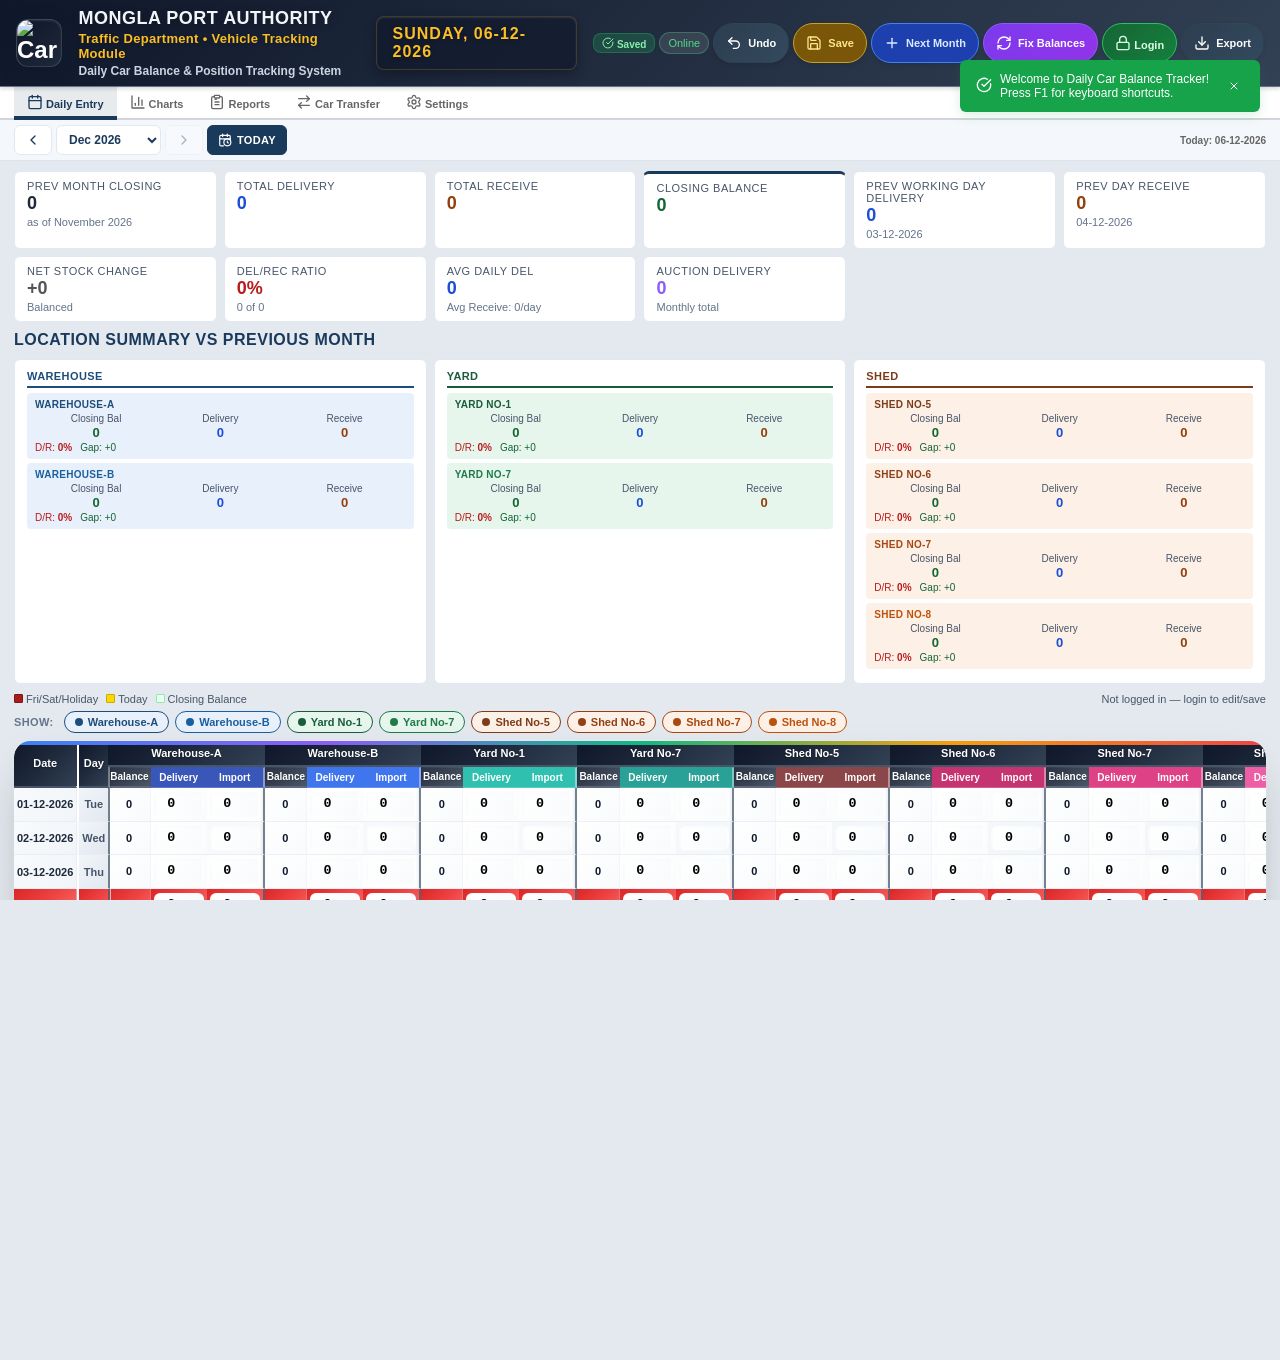
==== commit 214aa78d: "feat(ui): sticky/dense daily table, redesigned month nav, chart empty states Phase 2 of the UI polis" ====
--- a/index.html
+++ b/index.html
@@ -295,10 +295,11 @@
           Closing Balance
         </div>
         <span
-          style="margin-left: auto; font-size: 9px; color: #888"
+          style="margin-left: auto; font-size: 11px; color: #475569"
           id="lock-info"
         ></span>
       </div>
+      <div class="loc-filter-row" id="loc-filter-row"></div>
       <div class="tbl-wrap">
         <div class="tbl-scroll" id="tbl-scroll">
           <table class="dt" id="main-tbl">
--- a/src/styles.css
+++ b/src/styles.css
@@ -588,6 +588,65 @@
   height: 100%;
 }
 
+/* ── MONTH NAV (prev/select/next/today, replaces the old .mtab button row) ── */
+.mnav-btn {
+  display: inline-flex;
+  align-items: center;
+  justify-content: center;
+  gap: 5px;
+  height: 30px;
+  padding: 0 10px;
+  border: 1px solid var(--gray-200);
+  border-radius: var(--r-md);
+  background: #fff;
+  color: var(--navy-500);
+  font-size: 11px;
+  font-weight: 700;
+  cursor: pointer;
+  transition: background 0.15s ease, border-color 0.15s ease;
+}
+
+.mnav-btn:hover:not(:disabled) {
+  background: var(--gray-100);
+  border-color: var(--navy-500);
+}
+
+.mnav-btn:disabled {
+  opacity: 0.35;
+  cursor: default;
+}
+
+.mnav-today {
+  background: var(--navy-500);
+  color: #fff;
+  border-color: var(--navy-500);
+  text-transform: uppercase;
+  letter-spacing: 0.3px;
+}
+
+.mnav-today:hover {
+  background: #142d49;
+}
+
+.mnav-select {
+  height: 30px;
+  padding: 0 8px;
+  border: 1px solid var(--gray-200);
+  border-radius: var(--r-md);
+  background: #fff;
+  color: var(--navy-500);
+  font-size: 12px;
+  font-weight: 700;
+  cursor: pointer;
+  max-width: 160px;
+}
+
+.mnav-select:focus,
+.mnav-btn:focus-visible {
+  outline: 2px solid var(--blue-500);
+  outline-offset: 1px;
+}
+
 /* ── PAGE ── */
 .page {
   display: none;
@@ -1549,6 +1608,54 @@
   font-size: 13px;
   font-weight: 700;
   display: block;
+}
+
+/* ── LOCATION FILTER CHIPS ── */
+.loc-filter-row {
+  display: flex;
+  align-items: center;
+  flex-wrap: wrap;
+  gap: 6px;
+  margin-bottom: 8px;
+}
+
+.loc-filter-lbl {
+  font-size: 11px;
+  font-weight: 700;
+  color: var(--gray-500);
+  text-transform: uppercase;
+  letter-spacing: 0.4px;
+  margin-right: 4px;
+}
+
+.loc-chip {
+  display: inline-flex;
+  align-items: center;
+  gap: 5px;
+  padding: 4px 10px;
+  border-radius: 20px;
+  font-size: 11px;
+  font-weight: 700;
+  cursor: pointer;
+  border: 1.5px solid transparent;
+  transition: opacity 0.15s ease;
+}
+
+.loc-chip .dot {
+  width: 8px;
+  height: 8px;
+  border-radius: 50%;
+  flex: none;
+}
+
+.loc-chip.off {
+  opacity: 0.4;
+  background: var(--gray-100) !important;
+  border-color: var(--gray-200);
+}
+
+.loc-chip.off .dot {
+  background: var(--gray-400) !important;
 }
 
 /* ── TABLE (no horizontal scroll — fit page) ── */
@@ -1595,9 +1702,14 @@
 }
 
 .tbl-scroll {
-  overflow-y: visible;
-  overflow-x: auto;
-  max-height: none;
+  /* A bounded, independently-scrolling pane (both axes) — this is what
+     makes the sticky thead/date-column below actually stick: sticky
+     offsets are relative to the nearest scrolling ancestor, and since
+     overflow-x:auto is required for narrow screens, that ancestor is
+     this element, not the page (overflow-y:visible would only fight
+     that, per the CSS overflow computed-value rule, not prevent it). */
+  overflow: auto;
+  max-height: 65vh;
   border-radius: 16px;
   position: relative;
   z-index: 2;
@@ -1610,21 +1722,64 @@
   border: none;
   box-shadow: none;
   border-radius: 16px;
-  overflow: hidden;
+  /* NOT overflow:hidden — that would make this <table> (rather than
+     #tbl-scroll) the nearest non-visible-overflow ancestor, which
+     silently breaks position:sticky on the thead/date-column cells
+     below (they'd stick relative to a container that never scrolls).
+     .tbl-wrap already clips the card's rounded corners. */
   border-collapse: separate;
   border-spacing: 0;
-}
-
+  font-variant-numeric: tabular-nums;
+}
+
+/* Location show/hide filter (see toggleLocFilter in app.js) */
+.loc-hidden {
+  display: none !important;
+}
+
+/* Diff-from-yesterday marker */
+td.chg {
+  box-shadow: inset 3px 0 0 var(--gold-500);
+}
+
+/* Sticky header, relative to .tbl-scroll's own scrollport (see its
+   comment above). Row 2's --tbl-row2-top is computed at render time in
+   JS (updateStickyTableOffsets) from row 1's actual rendered height. */
 table.dt thead th {
-  position: relative;
-  top: auto;
+  position: sticky;
+  top: 0;
   z-index: 20;
 }
 
 table.dt thead tr:nth-child(2) th {
-  position: relative;
-  top: auto;
+  position: sticky;
+  top: var(--tbl-row2-top, 0px);
   z-index: 19;
+}
+
+/* Sticky Date/Day columns */
+td.ddate,
+th.hdate {
+  position: sticky;
+  left: 0;
+  z-index: 6;
+}
+
+td.dday,
+th.hday {
+  position: sticky;
+  left: 65px;
+  z-index: 6;
+}
+
+th.hdate,
+th.hday {
+  z-index: 30;
+}
+
+table.dt tbody tr:hover td.ddate,
+table.dt tbody tr:hover td.dday {
+  z-index: 7;
 }
 
 /* ── COLUMN WIDTHS (fit in page) ── */
@@ -1849,7 +2004,10 @@
   color: #ffffff !important;
   text-shadow: 0 1px 2px rgba(0, 0, 0, 0.3);
   border-bottom: 2px solid #475569 !important;
-  position: relative;
+  /* was position:relative — these cells must stay position:sticky
+     (set by table.dt thead th above) for the sticky header to work;
+     sticky still establishes a positioning context for the ::before
+     shimmer below. */
   overflow: hidden;
 }
 
@@ -2321,6 +2479,28 @@
   box-shadow: 0 6px 16px rgba(0, 0, 0, 0.12);
 }
 
+/* Chart empty state — shown instead of a canvas with no activity to plot */
+.ch-empty {
+  display: none;
+  flex-direction: column;
+  align-items: center;
+  justify-content: center;
+  gap: 10px;
+  min-height: 200px;
+  color: var(--gray-400);
+  text-align: center;
+}
+
+.ch-empty-icon {
+  color: var(--gray-300);
+}
+
+.ch-empty-msg {
+  font-size: 12px;
+  font-weight: 600;
+  color: var(--gray-500);
+}
+
 .ch-card canvas {
   max-height: 250px !important;
   width: 100% !important;
@@ -3155,28 +3335,55 @@
 
 .rpt-compare-group {
   display: flex;
-  gap: 20px;
+  gap: 6px;
   flex-wrap: wrap;
 }
 
+/* Segmented control matching .rpt-preset — the native radio stays in the
+   DOM (just visually hidden) so keyboard/arrow-key and screen-reader
+   semantics keep working for free. */
 .rpt-radio-lbl {
-  display: flex;
-  align-items: center;
-  gap: 7px;
+  position: relative;
+  display: inline-flex;
+  align-items: center;
+  padding: 6px 14px;
+  border-radius: 20px;
+  border: 1px solid #334155;
+  background: transparent;
   color: #64748b;
   font-size: 12px;
   font-weight: 600;
   cursor: pointer;
-  transition: color 0.15s;
-}
-
-.rpt-radio-lbl:hover { color: #cbd5e1; }
+  letter-spacing: 0.3px;
+  transition: border-color 0.15s, color 0.15s, background 0.15s, box-shadow 0.15s;
+}
+
+.rpt-radio-lbl:hover {
+  border-color: #475569;
+  color: #cbd5e1;
+  background: rgba(255, 255, 255, 0.05);
+}
+
+.rpt-radio-lbl:has(input:checked) {
+  background: #3b82f6;
+  border-color: #3b82f6;
+  color: #fff;
+  box-shadow: 0 2px 10px rgba(59, 130, 246, 0.45);
+}
 
 .rpt-radio-lbl input[type="radio"] {
-  accent-color: #3b82f6;
-  width: 14px;
-  height: 14px;
+  position: absolute;
+  inset: 0;
+  width: 100%;
+  height: 100%;
+  margin: 0;
+  opacity: 0;
   cursor: pointer;
+}
+
+.rpt-radio-lbl:has(input:focus-visible) {
+  outline: 2px solid #3b82f6;
+  outline-offset: 2px;
 }
 
 .rpt-filter-status {
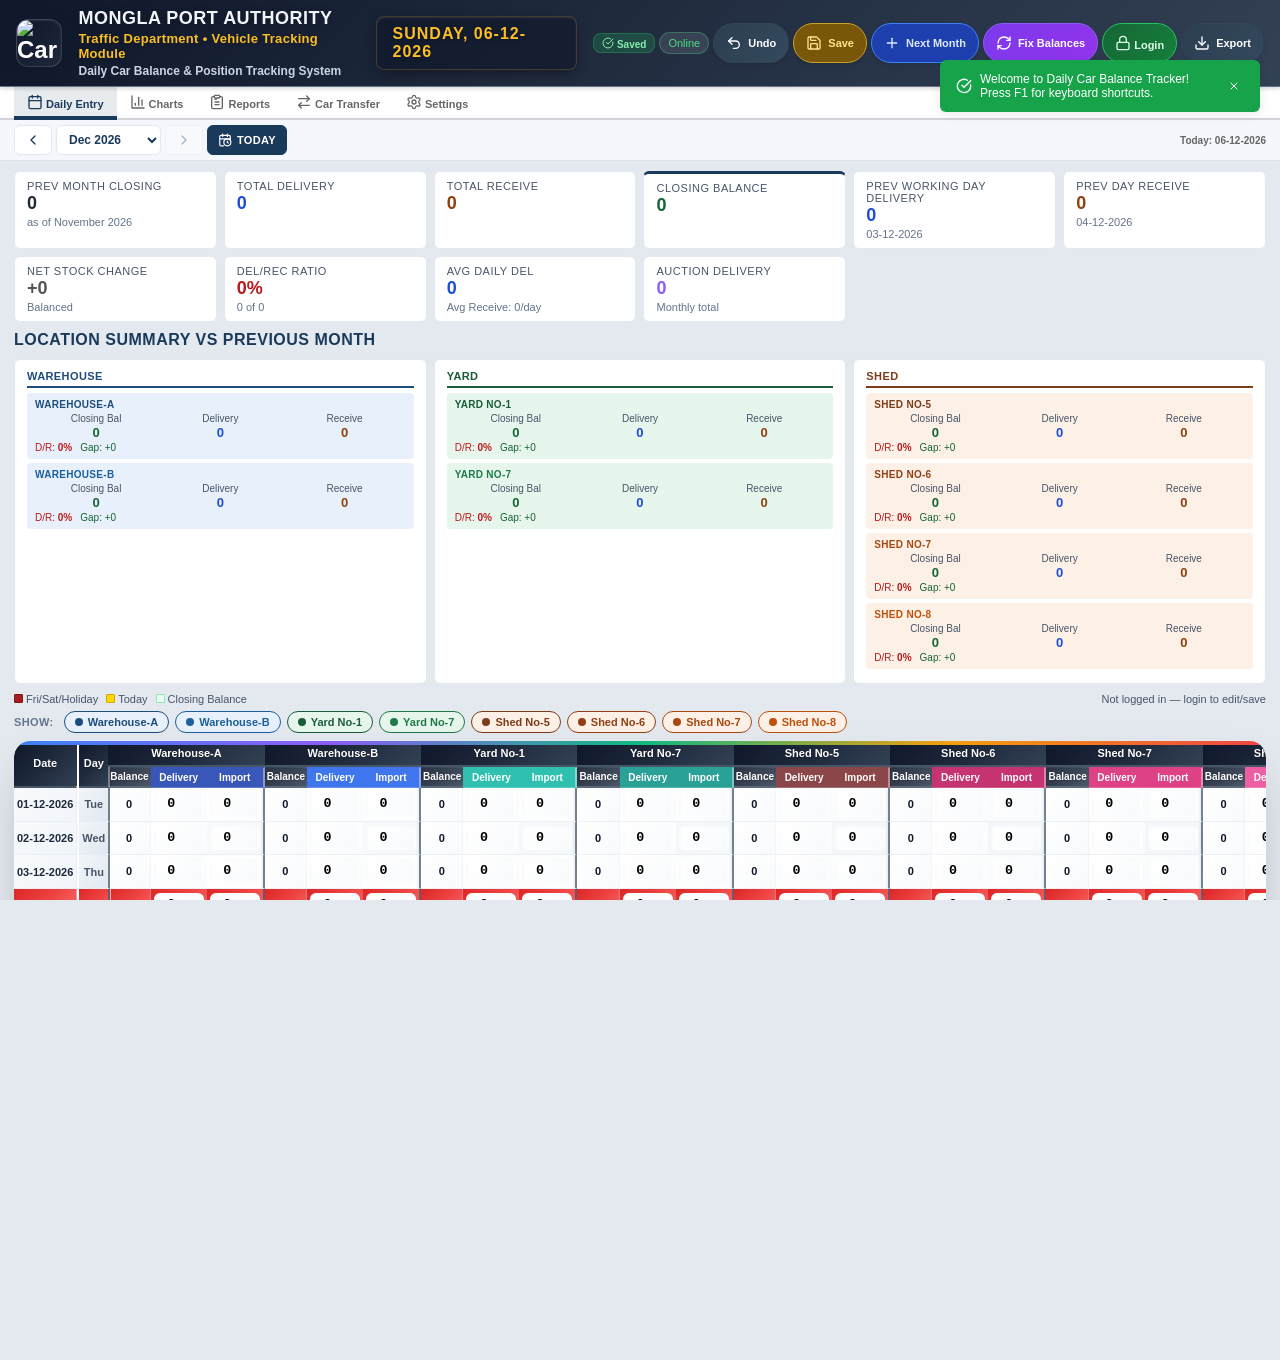
==== commit 1d3ba63b: "feat(ui): unified toasts, tab-switch skeletons, Ctrl+K palette, mobile cards Phase 3 (final) of the " ====
--- a/index.html
+++ b/index.html
@@ -339,6 +339,10 @@
           </table>
         </div>
       </div>
+      <!-- Mobile stacked-card view, shown instead of the table below the
+           day-cards breakpoint (see styles.css); populated by
+           renderDayCards() alongside renderTable(). -->
+      <div class="day-cards" id="day-cards"></div>
     </div>
 
     <!-- CHART PAGE -->
@@ -1110,6 +1114,8 @@
 
     <!-- App Script -->
     <script src="src/icons.js"></script>
+    <script src="src/toast.js"></script>
+    <script src="src/command-palette.js"></script>
     <script src="src/app.js"></script>
   </body>
 </html>
--- a/src/styles.css
+++ b/src/styles.css
@@ -98,6 +98,159 @@
   border: 0;
 }
 
+/* ── TOASTS (src/toast.js) — replaces the old success-notification /
+   error-notification pair, which anchored at the same fixed spot so two
+   toasts firing close together would overlap. This stacks them. ── */
+#toast-stack {
+  position: fixed;
+  top: 60px;
+  right: 20px;
+  z-index: 10001;
+  display: flex;
+  flex-direction: column;
+  gap: 8px;
+  max-width: 320px;
+}
+
+.toast {
+  display: flex;
+  align-items: center;
+  gap: 8px;
+  padding: 12px 16px;
+  border-radius: var(--r-md);
+  color: #fff;
+  box-shadow: var(--sh-md);
+  animation: slideIn 0.3s ease-out;
+}
+
+.toast-success {
+  background: var(--green-600);
+}
+
+.toast-error {
+  background: var(--red-600);
+}
+
+.toast-warning {
+  background: #d97706;
+}
+
+.toast-info {
+  background: var(--navy-500);
+}
+
+.toast-icon {
+  display: flex;
+  flex: none;
+}
+
+.toast-msg {
+  flex: 1;
+  font-size: 12px;
+  font-weight: 500;
+}
+
+.toast-close {
+  background: none;
+  border: none;
+  color: #fff;
+  cursor: pointer;
+  display: flex;
+  flex: none;
+  padding: 4px;
+  border-radius: 50%;
+  transition: background 0.2s ease;
+}
+
+.toast-close:hover {
+  background: rgba(255, 255, 255, 0.2);
+}
+
+/* ── COMMAND PALETTE (Ctrl+K, src/command-palette.js) ── */
+#cmdk-overlay {
+  align-items: flex-start;
+  padding-top: 12vh;
+}
+
+.cmdk-box {
+  background: #fff;
+  border-radius: var(--r-xl);
+  box-shadow: var(--sh-lg);
+  width: 560px;
+  max-width: 92vw;
+  max-height: 60vh;
+  display: flex;
+  flex-direction: column;
+  overflow: hidden;
+}
+
+.cmdk-input-row {
+  display: flex;
+  align-items: center;
+  gap: 10px;
+  padding: 14px 18px;
+  border-bottom: 1px solid var(--gray-200);
+  color: var(--gray-500);
+  flex: none;
+}
+
+.cmdk-input-row input {
+  flex: 1;
+  border: none;
+  outline: none;
+  font-size: 14px;
+  color: var(--navy-500);
+  background: transparent;
+}
+
+.cmdk-list {
+  overflow-y: auto;
+  padding: 6px;
+}
+
+.cmdk-group {
+  padding: 8px 10px 4px;
+  font-size: 10px;
+  font-weight: 700;
+  text-transform: uppercase;
+  letter-spacing: 0.5px;
+  color: var(--gray-400);
+}
+
+.cmdk-item {
+  display: flex;
+  align-items: center;
+  gap: 10px;
+  padding: 9px 10px;
+  border-radius: var(--r-md);
+  font-size: 13px;
+  font-weight: 600;
+  color: var(--navy-700);
+  cursor: pointer;
+}
+
+.cmdk-item .ic {
+  color: var(--gray-400);
+}
+
+.cmdk-item:hover,
+.cmdk-item.active {
+  background: var(--blue-100);
+  color: var(--blue-700);
+}
+
+.cmdk-item.active .ic,
+.cmdk-item:hover .ic {
+  color: var(--blue-600);
+}
+
+.cmdk-empty {
+  padding: 24px;
+  text-align: center;
+  font-size: 13px;
+  color: var(--gray-400);
+}
+
 html,
 body {
   height: 100%;
@@ -655,6 +808,52 @@
 .page.on {
   display: block;
   padding: 10px 14px;
+  position: relative;
+}
+
+/* ── SKELETON LOADER (tab-switch loading state, see showSkeleton) ──
+   Covers stale content from a previous visit to this tab while the new
+   chart/report data renders — lighter than the full-screen blocking
+   overlay, which stays reserved for save/load/cloud operations. */
+.skeleton-overlay {
+  position: absolute;
+  inset: 0;
+  background: rgba(228, 233, 240, 1);
+  padding: 10px 14px;
+  z-index: 5;
+  overflow: hidden;
+}
+
+.skeleton-row {
+  display: grid;
+  grid-template-columns: repeat(6, 1fr);
+  gap: 7px;
+  margin-bottom: 16px;
+}
+
+.skeleton-box {
+  border-radius: var(--r-lg);
+  background: linear-gradient(90deg, var(--gray-200) 25%, var(--gray-100) 37%, var(--gray-200) 63%);
+  background-size: 400% 100%;
+  animation: skeleton-shimmer 1.4s ease infinite;
+}
+
+.skeleton-card {
+  height: 74px;
+}
+
+.skeleton-block {
+  height: 220px;
+  margin-bottom: 16px;
+}
+
+@keyframes skeleton-shimmer {
+  0% {
+    background-position: 100% 50%;
+  }
+  100% {
+    background-position: 0 50%;
+  }
 }
 
 /* ── SUMMARY CARDS (responsive) ── */
@@ -1669,6 +1868,162 @@
     0 0 0 1px rgba(255, 255, 255, 0.1);
   background: linear-gradient(135deg, #ffffff 0%, #f8fafc 100%);
   position: relative;
+}
+
+/* ── MOBILE DAY CARDS (see renderDayCards) ── */
+.day-cards {
+  display: none;
+}
+
+.day-cards-empty {
+  text-align: center;
+  padding: 40px 20px;
+  color: var(--gray-400);
+}
+
+.day-card {
+  background: #fff;
+  border: 1px solid var(--gray-200);
+  border-radius: var(--r-xl);
+  margin-bottom: var(--sp-2);
+  overflow: hidden;
+  box-shadow: var(--sh-sm);
+}
+
+.day-card.red {
+  border-color: #fca5a5;
+  background: #fef2f2;
+}
+
+.day-card.tod {
+  border-color: var(--gold-500);
+  background: #fffbeb;
+}
+
+.day-card-hdr {
+  width: 100%;
+  display: flex;
+  align-items: center;
+  gap: 10px;
+  padding: 12px var(--sp-3);
+  background: none;
+  border: none;
+  cursor: pointer;
+  text-align: left;
+  font: inherit;
+}
+
+.day-card-date {
+  flex: 1;
+  font-size: 13px;
+  font-weight: 700;
+  color: var(--navy-500);
+}
+
+.day-card-dow {
+  font-weight: 600;
+  color: var(--gray-500);
+  font-size: 11px;
+}
+
+.day-card-bal {
+  font-size: 14px;
+  font-weight: 800;
+  color: var(--green-700);
+}
+
+.day-card-chevron {
+  color: var(--gray-400);
+  transition: transform 0.2s ease;
+  flex: none;
+}
+
+.day-card.open .day-card-chevron {
+  transform: rotate(180deg);
+}
+
+.day-card-body {
+  display: none;
+  padding: 0 var(--sp-3) var(--sp-3);
+}
+
+.day-card.open .day-card-body {
+  display: block;
+}
+
+.day-card-summary {
+  display: flex;
+  gap: var(--sp-3);
+  padding: var(--sp-2) 0;
+  border-top: 1px solid var(--gray-100);
+  margin-bottom: var(--sp-2);
+}
+
+.day-card-summary div {
+  flex: 1;
+  text-align: center;
+}
+
+.day-card-summary span {
+  display: block;
+  font-size: 10px;
+  color: var(--gray-500);
+  text-transform: uppercase;
+  margin-bottom: 2px;
+}
+
+.day-card-summary b {
+  font-size: 13px;
+  color: var(--navy-700);
+}
+
+.day-card-loc {
+  border-left: 3px solid;
+  padding: 6px 0 6px 10px;
+  margin-bottom: 6px;
+}
+
+.day-card-loc-name {
+  font-size: 11px;
+  font-weight: 700;
+  margin-bottom: 4px;
+}
+
+.day-card-loc-row {
+  display: grid;
+  grid-template-columns: repeat(3, 1fr);
+  gap: 6px;
+}
+
+.day-card-loc-row label {
+  font-size: 10px;
+  color: var(--gray-500);
+  font-weight: 600;
+  display: flex;
+  flex-direction: column;
+  gap: 2px;
+}
+
+.day-card-static {
+  font-size: 13px;
+  font-weight: 700;
+  color: var(--navy-700);
+  padding: 6px 0;
+}
+
+.day-card-loc-row input.ci {
+  width: 100%;
+  font-size: 13px;
+}
+
+@media (max-width: 700px) {
+  .tbl-wrap {
+    display: none;
+  }
+
+  .day-cards {
+    display: block;
+  }
 }
 
 .tbl-wrap::before {
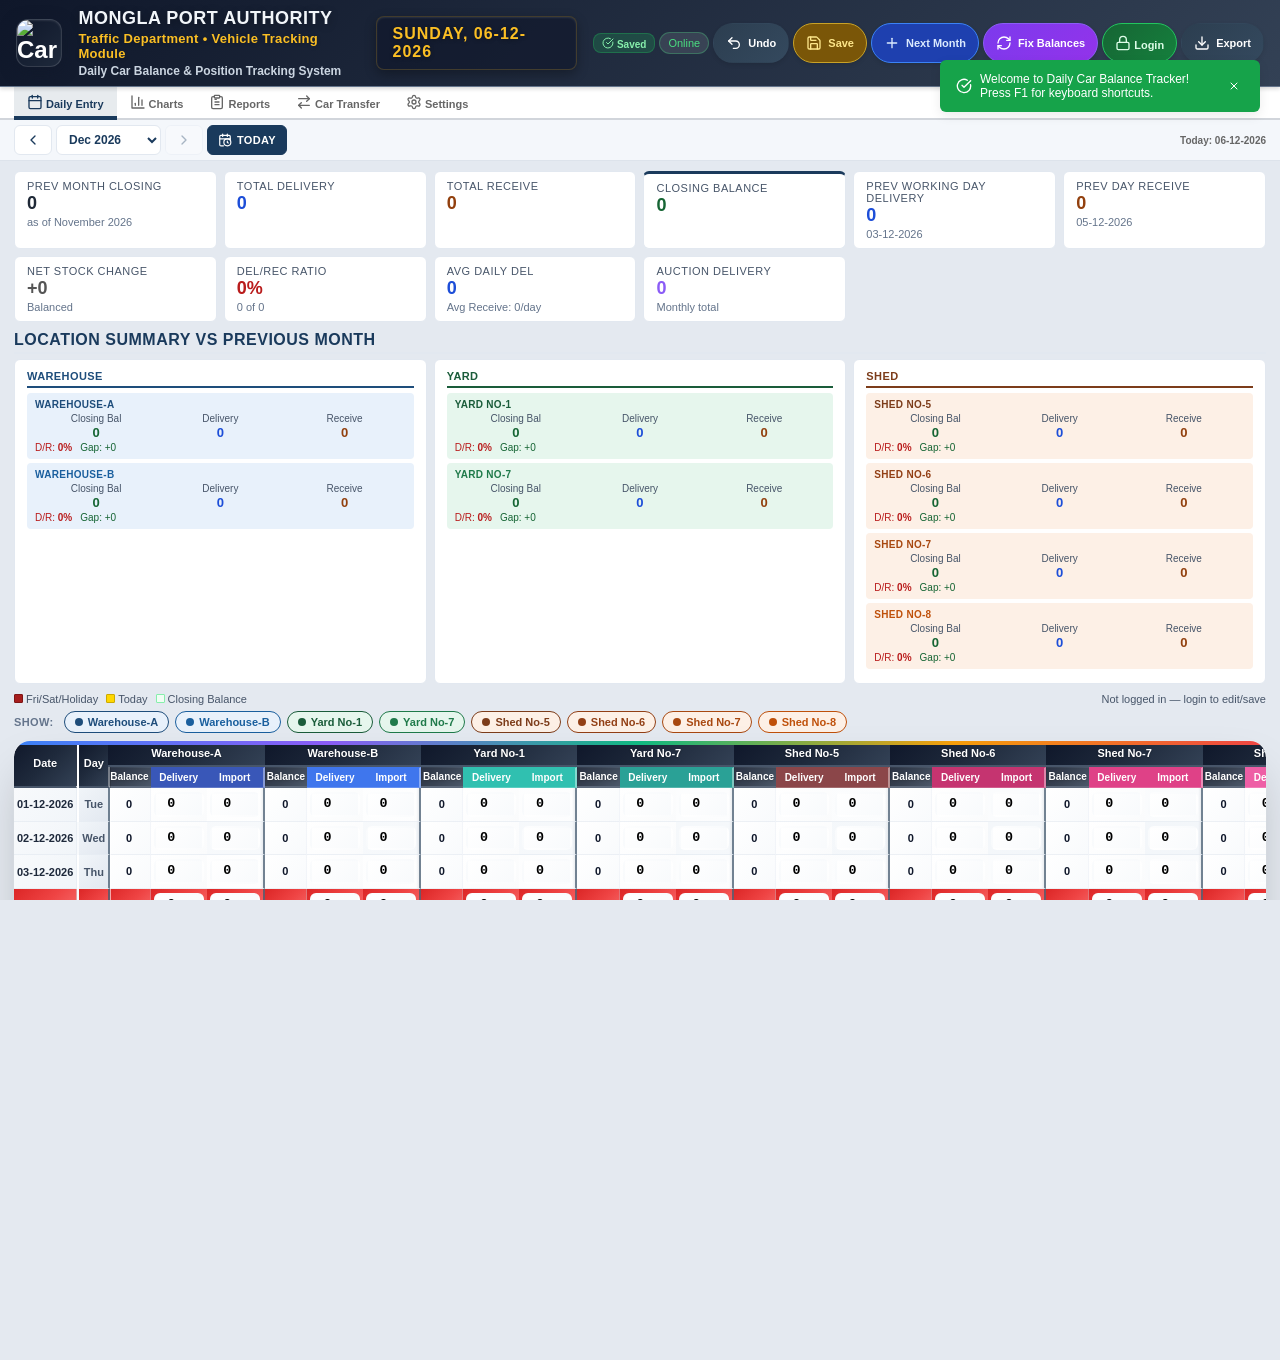
==== commit 6cd8474d: "fix: Settings crash, dead code, session/timezone bugs from full audit Three parallel audits (dead-co" ====
--- a/index.html
+++ b/index.html
@@ -442,6 +442,10 @@
         <!-- Header -->
         <div style="display:flex;align-items:center;justify-content:space-between;margin-bottom:12px;gap:12px;flex-wrap:wrap">
           <h2 style="font-size:18px;font-weight:700;color:#1a3a5c;margin:0">Analytics Report</h2>
+          <div style="display:flex;align-items:center;gap:10px;font-size:11px;color:#64748b">
+            <span id="report-period-display"></span>
+            <span id="report-generated" title="Report generated at"></span>
+          </div>
         </div>
 
         <!-- Filter Panel -->
@@ -977,6 +981,17 @@
           </div>
         </div>
 
+        <!-- User Management -->
+        <div class="rpt-sec">
+          <div class="rpt-hdr"><span data-icon="users"></span> User Management (max 3 + admin)</div>
+          <div style="padding: 15px">
+            <div id="user-list" style="margin-bottom: 12px"></div>
+            <button class="btn pri" onclick="document.getElementById('ov-setup').classList.add('on')" style="width: 100%">
+              <span data-icon="user-plus" data-icon-size="14"></span> Add User
+            </button>
+          </div>
+        </div>
+
         <!-- Cloud Sync -->
         <div class="rpt-sec">
           <div class="rpt-hdr"><span data-icon="cloud"></span> Cloud Sync (GitHub)</div>
@@ -1112,6 +1127,32 @@
       </div>
     </div>
 
+    <!-- ADD USER OVERLAY -->
+    <div class="ov" id="ov-setup">
+      <div class="mbox">
+        <h2><span data-icon="user-plus"></span> Add User</h2>
+        <input type="text" class="mf" id="s-user" placeholder="Username" style="margin-bottom: 8px" />
+        <input type="password" class="mf" id="s-pass" placeholder="Password (min 8 characters)" style="margin-bottom: 8px" />
+        <input type="password" class="mf" id="s-pass2" placeholder="Confirm password" style="margin-bottom: 4px" />
+        <div class="merr" id="s-err"></div>
+        <div class="mbtns">
+          <button
+            class="btn"
+            onclick="
+              document.getElementById('ov-setup').classList.remove('on');
+              document.getElementById('s-user').value='';
+              document.getElementById('s-pass').value='';
+              document.getElementById('s-pass2').value='';
+              document.getElementById('s-err').style.display='none';
+            "
+          >
+            Cancel
+          </button>
+          <button class="btn pri" onclick="addUser()"><span data-icon="user-plus"></span> Add</button>
+        </div>
+      </div>
+    </div>
+
     <!-- App Script -->
     <script src="src/icons.js"></script>
     <script src="src/toast.js"></script>
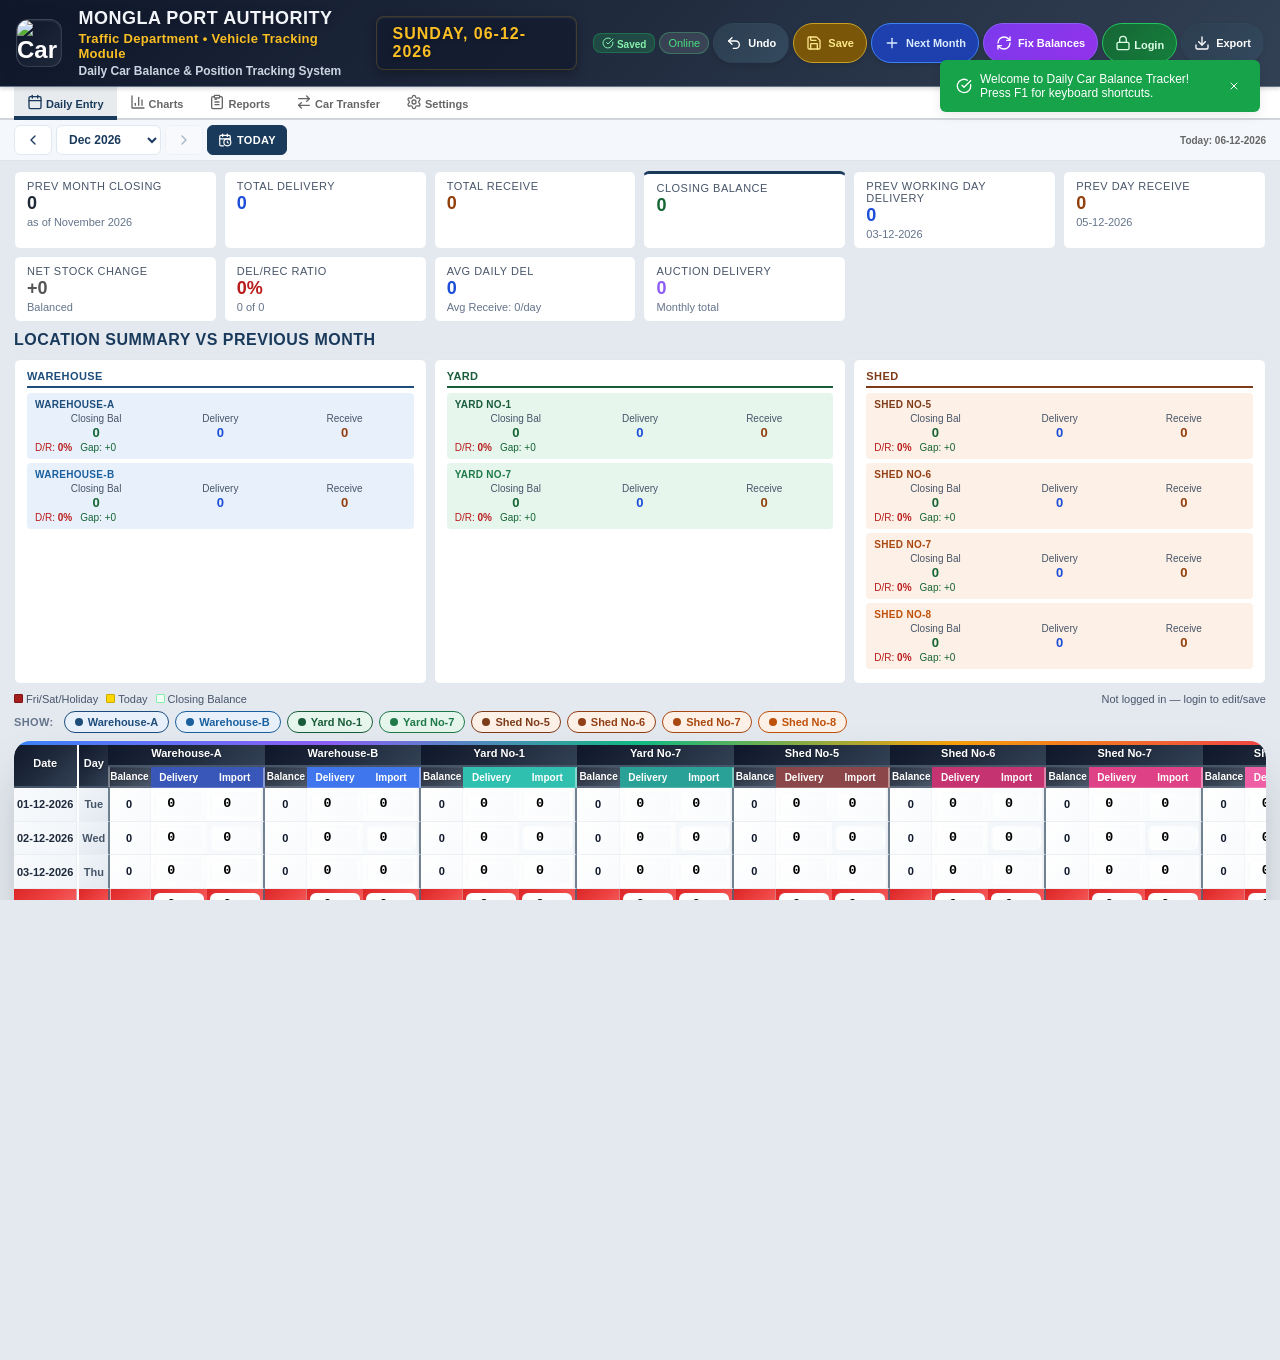
==== commit f9d12cdd: "fix(mobile): sticky-header offsets, overflow-safe dialogs, reliable tap feedback Foundation pass for" ====
--- a/index.html
+++ b/index.html
@@ -2,7 +2,7 @@
 <html lang="en">
   <head>
     <meta charset="UTF-8" />
-    <meta name="viewport" content="width=device-width,initial-scale=1" />
+    <meta name="viewport" content="width=device-width,initial-scale=1,viewport-fit=cover" />
     <meta
       http-equiv="Content-Security-Policy"
       content="default-src 'self'; script-src 'self' 'unsafe-inline' https://cdnjs.cloudflare.com https://cdn.jsdelivr.net; style-src 'self' 'unsafe-inline'; img-src 'self' data: blob:; font-src 'self' data:; connect-src 'self' https://carview-proxy.sasas.workers.dev; object-src 'none'; frame-ancestors 'none'; base-uri 'self'; form-action 'self'"
@@ -1157,6 +1157,8 @@
     <script src="src/icons.js"></script>
     <script src="src/toast.js"></script>
     <script src="src/command-palette.js"></script>
+    <script src="src/hist-data.js"></script>
+    <script src="src/formula.js"></script>
     <script src="src/app.js"></script>
   </body>
 </html>
--- a/src/styles.css
+++ b/src/styles.css
@@ -68,6 +68,13 @@
   --fs-md: 14px;
   --fs-lg: 16px;
   --fs-xl: 18px;
+
+  /* Measured chrome heights, kept in sync with the real DOM by
+     updateStickyHeaderOffsets() in app.js -- these fallbacks only apply
+     for the brief instant before that first runs. */
+  --topbar-h: 64px;
+  --nav-h: 36px;
+  --bnav-h: 60px;
 }
 
 * {
@@ -264,6 +271,15 @@
 /* Smooth transitions for all interactive elements */
 * {
   transition: all 0.2s ease-in-out;
+  /* Replace the browser's default tap-flash rectangle (WebKit/Blink on
+     touch) with nothing -- :focus-visible below supplies a deliberate
+     replacement so keyboard/AT users don't lose their indicator too. */
+  -webkit-tap-highlight-color: transparent;
+}
+
+:focus-visible {
+  outline: 2px solid var(--navy-500, #1a3a5c);
+  outline-offset: 2px;
 }
 
 /* Disable transitions on specific elements that shouldn't animate */
@@ -548,6 +564,7 @@
   top: 0;
   z-index: 1000;
   backdrop-filter: blur(10px);
+  padding-top: calc(8px + env(safe-area-inset-top, 0px));
 }
 
 .t-brand {
@@ -627,7 +644,7 @@
   border-bottom: 2px solid #d1d5db;
   padding: 0 14px;
   position: sticky;
-  top: 46px;
+  top: var(--topbar-h);
   z-index: 400;
 }
 
@@ -681,10 +698,11 @@
   border-bottom: 1px solid #dde3eb;
   align-items: center;
   position: sticky;
-  top: 82px;
+  /* .nav is display:none on mobile (replaced by the bottom nav bar), and
+     its measured height (--nav-h) is then 0 -- so this stays correct
+     across breakpoints without a separate mobile override. */
+  top: calc(var(--topbar-h) + var(--nav-h));
   z-index: 300;
-  overflow-x: auto;
-  -webkit-overflow-scrolling: touch;
 }
 
 .mtab {
@@ -1040,13 +1058,19 @@
   .tbtn,
   .ntab,
   .mtab,
-  .btn {
+  .btn,
+  .bnav-tab,
+  .day-card-hdr,
+  .mnav-btn,
+  .mnav-select,
+  .loc-chip,
+  .cmdk-item {
     min-height: 44px;
     min-width: 44px;
   }
 
   .ci {
-    min-height: 40px;
+    min-height: 44px;
     font-size: 16px;
     /* Prevent zoom on iOS */
     color: #000000 !important;
@@ -1056,7 +1080,11 @@
   .card:hover,
   .tbtn:hover,
   .ntab:hover,
-  .mtab:hover {
+  .mtab:hover,
+  .simple-card:hover,
+  .ch-card:hover,
+  .day-card:hover,
+  input.ci:hover {
     transform: none;
   }
 }
@@ -3021,12 +3049,12 @@
   gap: 7px;
   padding: 10px;
 }
-
-@media (max-width: 700px) {
-  .hl-grid {
-    grid-template-columns: repeat(2, 1fr);
-  }
-}
+/* Mobile column count for .hl-grid is set once, at max-width:768px above
+   (search ".hl-grid" for the other rule) -- a second max-width:700px
+   override used to live here and silently put it back to 2 columns at
+   <=700px because it came later in source order. Removed; don't
+   reintroduce a narrower breakpoint for this selector without checking
+   the 768px rule first. */
 
 .hl-card {
   border-radius: 5px;
@@ -3130,6 +3158,9 @@
   padding: 20px 24px;
   width: 360px;
   max-width: 95vw;
+  max-height: 90vh;
+  overflow-y: auto;
+  box-sizing: border-box;
 }
 
 .mbox h2 {
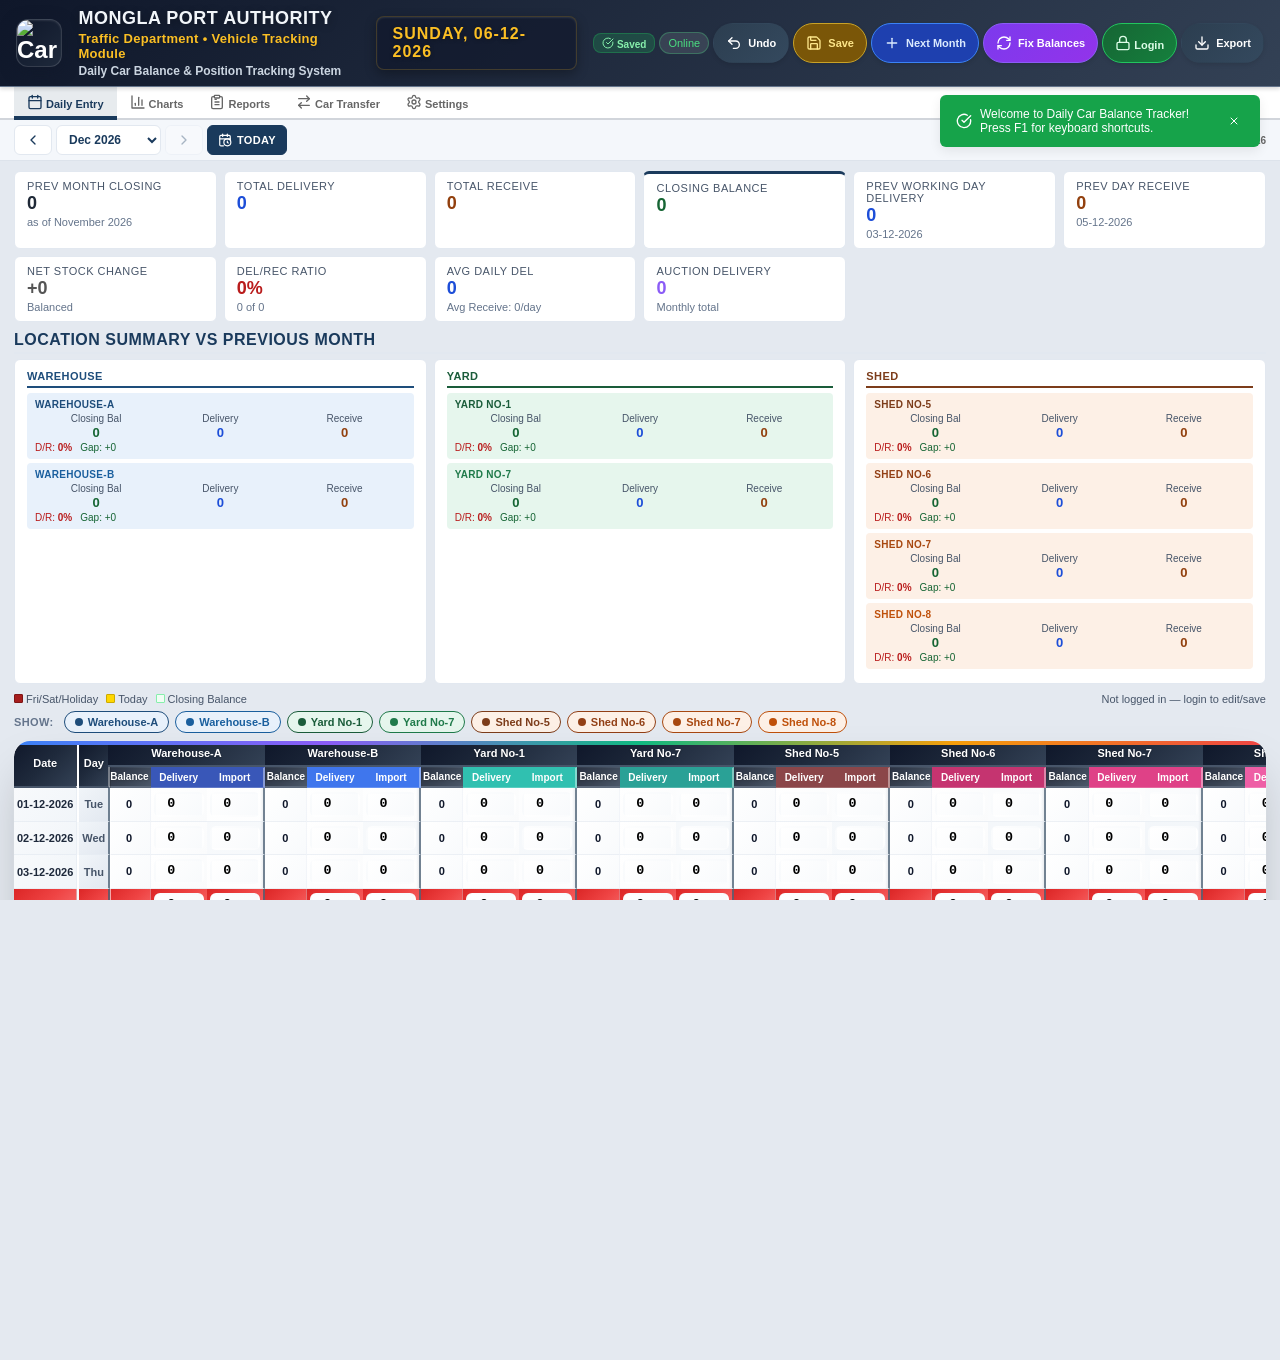
==== commit 25be55fa: "feat(mobile): fixed bottom navigation bar Replaces the horizontally-scrolling top tab strip below 70" ====
--- a/index.html
+++ b/index.html
@@ -219,21 +219,40 @@
       </div>
     </div>
 
-    <!-- NAV -->
+    <!-- NAV (desktop/tablet; replaced by the fixed bottom nav below 700px) -->
     <div class="nav" role="tablist" aria-label="Main navigation">
-      <div class="ntab on" onclick="showPage('daily', this)" role="tab" aria-selected="true" aria-controls="page-daily" id="tab-daily" tabindex="0">
+      <div class="ntab on" data-page="daily" onclick="showPage('daily', this)" role="tab" aria-selected="true" aria-controls="page-daily" id="tab-daily" tabindex="0">
         <span data-icon="calendar"></span> Daily Entry
       </div>
-      <div class="ntab" onclick="showPage('chart', this)" role="tab" aria-selected="false" aria-controls="page-chart" id="tab-chart" tabindex="0"><span data-icon="bar-chart-3"></span> Charts</div>
-      <div class="ntab" onclick="showPage('report', this)" role="tab" aria-selected="false" aria-controls="page-report" id="tab-report" tabindex="0">
+      <div class="ntab" data-page="chart" onclick="showPage('chart', this)" role="tab" aria-selected="false" aria-controls="page-chart" id="tab-chart" tabindex="0"><span data-icon="bar-chart-3"></span> Charts</div>
+      <div class="ntab" data-page="report" onclick="showPage('report', this)" role="tab" aria-selected="false" aria-controls="page-report" id="tab-report" tabindex="0">
         <span data-icon="clipboard-list"></span> Reports
       </div>
-      <div class="ntab" onclick="showPage('transfer', this)" role="tab" aria-selected="false" aria-controls="page-transfer" id="tab-transfer" tabindex="0">
+      <div class="ntab" data-page="transfer" onclick="showPage('transfer', this)" role="tab" aria-selected="false" aria-controls="page-transfer" id="tab-transfer" tabindex="0">
         <span data-icon="arrow-left-right"></span> Car Transfer
       </div>
-      <div class="ntab" onclick="showPage('settings', this)" role="tab" aria-selected="false" aria-controls="page-settings" id="tab-settings" tabindex="0">
+      <div class="ntab" data-page="settings" onclick="showPage('settings', this)" role="tab" aria-selected="false" aria-controls="page-settings" id="tab-settings" tabindex="0">
         <span data-icon="settings"></span> Settings
       </div>
+    </div>
+
+    <!-- BOTTOM NAV (mobile only, below 700px; .nav above is hidden there) -->
+    <div class="bnav" role="tablist" aria-label="Main navigation">
+      <button type="button" class="bnav-tab on" data-page="daily" onclick="showPage('daily', this)" role="tab" aria-selected="true" aria-controls="page-daily" id="btab-daily">
+        <span data-icon="calendar"></span><span class="bnav-label">Daily</span>
+      </button>
+      <button type="button" class="bnav-tab" data-page="chart" onclick="showPage('chart', this)" role="tab" aria-selected="false" aria-controls="page-chart" id="btab-chart">
+        <span data-icon="bar-chart-3"></span><span class="bnav-label">Charts</span>
+      </button>
+      <button type="button" class="bnav-tab" data-page="report" onclick="showPage('report', this)" role="tab" aria-selected="false" aria-controls="page-report" id="btab-report">
+        <span data-icon="clipboard-list"></span><span class="bnav-label">Reports</span>
+      </button>
+      <button type="button" class="bnav-tab" data-page="transfer" onclick="showPage('transfer', this)" role="tab" aria-selected="false" aria-controls="page-transfer" id="btab-transfer">
+        <span data-icon="arrow-left-right"></span><span class="bnav-label">Transfer</span>
+      </button>
+      <button type="button" class="bnav-tab" data-page="settings" onclick="showPage('settings', this)" role="tab" aria-selected="false" aria-controls="page-settings" id="btab-settings">
+        <span data-icon="settings"></span><span class="bnav-label">Settings</span>
+      </button>
     </div>
 
     <!-- MONTH BAR -->
--- a/src/styles.css
+++ b/src/styles.css
@@ -110,13 +110,31 @@
    toasts firing close together would overlap. This stacks them. ── */
 #toast-stack {
   position: fixed;
-  top: 60px;
+  top: calc(var(--topbar-h) + 8px);
   right: 20px;
   z-index: 10001;
   display: flex;
   flex-direction: column;
   gap: 8px;
   max-width: 320px;
+}
+
+@media (max-width: 700px) {
+  /* Snackbar-style placement on mobile: anchored above the fixed bottom
+     nav rather than under the (much taller here) topbar. */
+  #toast-stack {
+    top: auto;
+    bottom: calc(var(--bnav-h) + env(safe-area-inset-bottom, 0px) + 12px);
+    left: 12px;
+    right: 12px;
+    max-width: none;
+    align-items: center;
+  }
+
+  .toast {
+    width: 100%;
+    max-width: 420px;
+  }
 }
 
 .toast {
@@ -2044,6 +2062,55 @@
   font-size: 13px;
 }
 
+/* ── BOTTOM NAV (mobile only) ──
+   Fixed tab bar replacing .nav below 700px -- see the max-width:700px
+   override right after this block, which is what actually shows it (this
+   rule must come first: an unconditional display:none placed AFTER a
+   media-query override of equal specificity would win regardless of
+   viewport width, since source order is the cascade tie-breaker).
+   Uses the same data-page-driven active state as .ntab (showPage() keeps
+   both in sync), so it's a second view of the same navigation, not a
+   separate feature to maintain. */
+.bnav {
+  display: none;
+  position: fixed;
+  left: 0;
+  right: 0;
+  bottom: 0;
+  z-index: 900;
+  background: var(--white);
+  border-top: 1px solid var(--gray-200);
+  box-shadow: 0 -2px 10px rgba(0, 0, 0, 0.08);
+  padding: 4px 4px calc(4px + env(safe-area-inset-bottom, 0px));
+}
+
+.bnav-tab {
+  flex: 1;
+  display: flex;
+  flex-direction: column;
+  align-items: center;
+  justify-content: center;
+  gap: 2px;
+  padding: 6px 2px;
+  border: none;
+  border-radius: var(--r-md);
+  background: none;
+  font: inherit;
+  font-size: var(--fs-xs);
+  font-weight: 700;
+  color: var(--gray-500);
+  cursor: pointer;
+}
+
+.bnav-tab.on {
+  color: var(--navy-500);
+  background: rgba(26, 58, 92, 0.08);
+}
+
+.bnav-label {
+  white-space: nowrap;
+}
+
 @media (max-width: 700px) {
   .tbl-wrap {
     display: none;
@@ -2051,6 +2118,21 @@
 
   .day-cards {
     display: block;
+  }
+
+  /* .bnav above fully supersedes .nav's function at this width -- hiding
+     .nav also removes it from the accessibility tree, so there's never a
+     duplicate tablist exposed to screen readers at any one breakpoint. */
+  .nav {
+    display: none;
+  }
+
+  .bnav {
+    display: flex;
+  }
+
+  .page.on {
+    padding-bottom: calc(var(--bnav-h) + env(safe-area-inset-bottom, 0px) + 12px);
   }
 }
 
